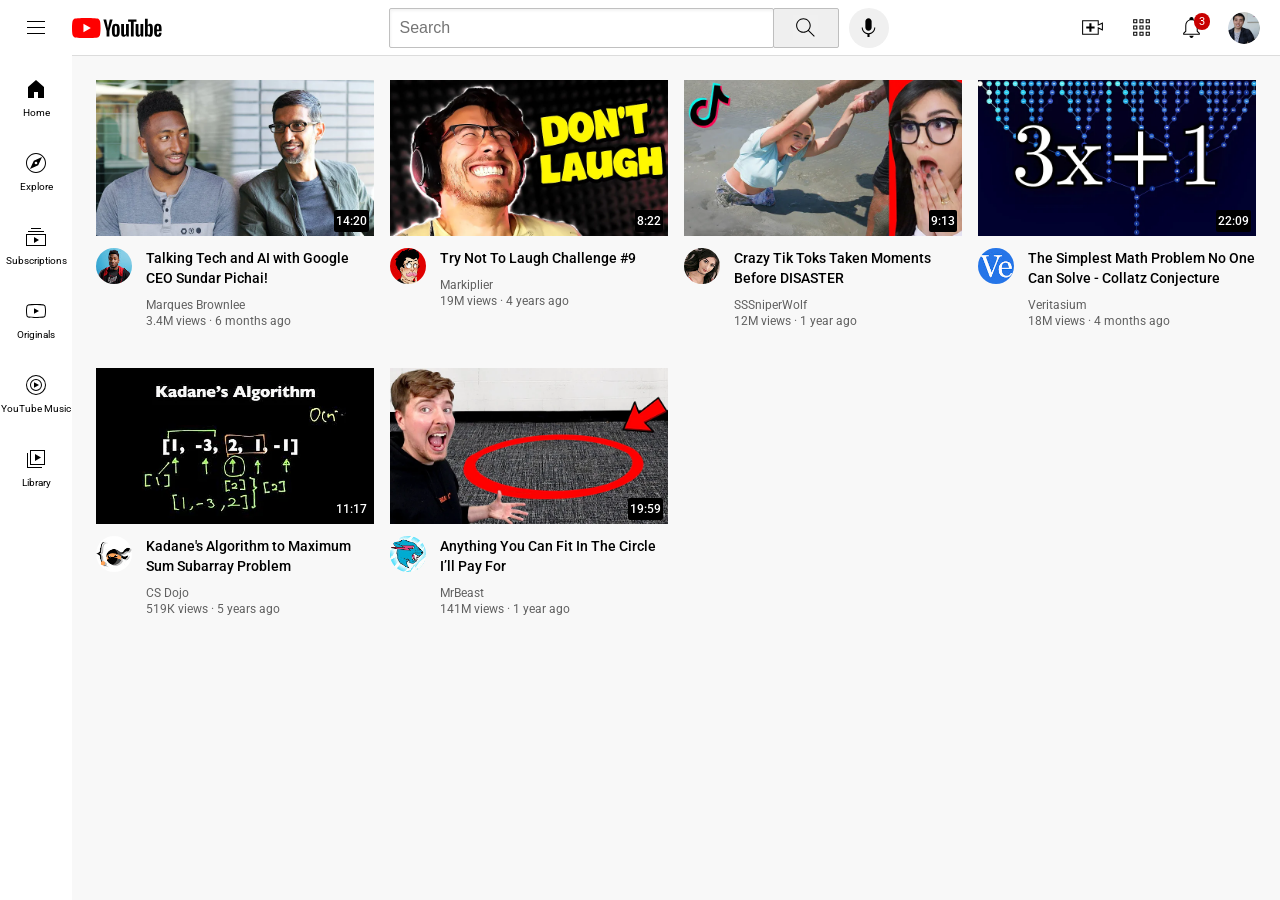
==== index.html @ 2e8513b1 "Rename youtube.html to index.html" ====
<!DOCTYPE html>
<html>
  <head>
    <title>youtube.com Clone</title>
    <link rel="preconnect" href="https://fonts.googleapis.com">
    <link rel="preconnect" href="https://fonts.gstatic.com" crossorigin>
    <link href="https://fonts.googleapis.com/css2?family=Roboto:ital,wght@0,100..900;1,100..900&display=swap" rel="stylesheet">
    <link rel="stylesheet" href="styles/general.css">
    <link rel="stylesheet" href="styles/video.css">
    <link rel="stylesheet" href="styles/header.css">
    <link rel="stylesheet" href="styles/sidebar.css">

  </head>


  <body>
    <header class="header">
      <div class="left-section">
        <img class="hamburger-menu" src="icons/hamburger-menu.svg">
        <img class="youtube-logo" src="icons/youtube-logo.svg">

      </div>
      <div class="middle-section">
        <input class="search-bar" type="text" placeholder="Search">
        <button class="search-button">
          <img class="search-icon" src="icons/search.svg">
          <div class="tooltip">Search</div>
        </button>
        <!-- Put position absolute inside position relative-->
        <button class="voice-search-button">
          <img class="voice-search-icon" src="icons/voice-search-icon.svg">
          <div class="tooltip">Search with your voice</div>
        </button>
      </div>
      <div class="right-section">
        <div class="upload-icon-container">
          <img class="upload-icon" src="icons/upload.svg">
          <div class="tooltip">Create</div>
        </div>
        <div class="youtube-apps-icon-container">
          <img class="youtube-apps-icon" src="icons/youtube-apps.svg">
          <div class="tooltip">YouTube apps</div>
        </div>
        <div class="notifications-icon-container">
          <img class="notifications-icon" src="icons/notifications.svg">
          <div class="notifications-counter">3</div>
          <div class="tooltip">Notifications</div>
        </div>
          <img class="current-user-picture" src="channel-pictures/my-channel.jpeg">
        </div>
      </div>
      
    </header>


    <nav class="sidebar">
      <div class="sidebar-link">
        <img src="icons/home.svg">
        <p>Home</p>
      </div>
      <div class="sidebar-link">
        <img src="icons/explore.svg">
        <p>Explore</p>
      </div>
      <div class="sidebar-link">
        <img src="icons/subscriptions.svg">
        <p>Subscriptions</p>
      </div>
      <div class="sidebar-link">
        <img src="icons/originals.svg">
        <p>Originals</p>
      </div>
      <div class="sidebar-link">
        <img src="icons/youtube-music.svg">
        <p>YouTube Music</p>
      </div>
      <div class="sidebar-link">
        <img src="icons/library.svg">
        <p>Library</p>
      </div>
    </nav>
    
    <main>
      <section class="video-grid">  
        <div class="video-preview">
          <div class="thumbnail-row">
            <a href="https://www.youtube.com/watch?v=n2RNcPRtAiY">
              <img class="thumbnail" src="thumbnails/thumbnail-1.webp">
            </a>
            <div class="video-time">14:20</div>
          </div>
          <div class= "video-info-grid">
            <div class="channel-picture">
              <div class="profile-picture-container">
                <img class=profile-picture src="channel-pictures/channel-1.jpeg">
                <div class="tooltip">
                  <img class=tooltip-profile-picture src="channel-pictures/channel-1.jpeg">
                  <div class="author-info">
                    <p class="video-author">Margues Brownlee</p>
                    <p class="video-author-subs">15M subscribers<p></p>
                  </div>
                </div>
              </div>
            </div>
            <div class="video-info">
              <a href="https://www.youtube.com/watch?v=n2RNcPRtAiY">
                <p class="video-title">
                Talking Tech and AI with Google CEO Sundar Pichai!
                </p>
              </a>
              
              <p class="video-author">
                Marques Brownlee
              </p>
              <p class="video-stats">
                3.4M views &#183 6 months ago
              </p>
            </div>
            
            
          </div> 
        </div>
        
        <div class="video-preview">
          <div class="thumbnail-row">
            <img class="thumbnail" src="thumbnails/thumbnail-2.webp">
            <div class="video-time">8:22</div>
          </div>
          <div class="video-info-grid">
            <div class="channel-picture">
              <img class=profile-picture src="channel-pictures/channel-2.jpeg">
              
            </div>
            <div class="video-info">
              <p class="video-title">
                Try Not To Laugh Challenge #9
              </p>
              <p class="video-author">
                Markiplier
              </p>
              <p class="video-stats">
                19M views &#183 4 years ago
              </p>
            </div>
          </div> 
        </div>

        <div class="video-preview">
          <div class="thumbnail-row">
            <img class="thumbnail" src="thumbnails/thumbnail-3.webp">
            <div class="video-time">9:13</div>
          </div>
          <div class= "video-info-grid">
            <div class="channel-picture">
              <img class=profile-picture src="channel-pictures/channel-3.jpeg">
            </div>
            <div class="video-info">
              <p class="video-title">
                Crazy Tik Toks Taken Moments Before DISASTER
              </p>
              <p class="video-author">
                SSSniperWolf
              </p>
              <p class="video-stats">
                12M views &#183 1 year ago
              </p>
            </div>
            
            
          </div> 
        </div>
        
        <div class="video-preview">
          <div class="thumbnail-row">
            <img class="thumbnail" src="thumbnails/thumbnail-4.webp">
            <div class="video-time">22:09</div>
          </div>
          <div class="video-info-grid">
            <div class="channel-picture">
              <img class=profile-picture src="channel-pictures/channel-4.jpeg">
            </div>
            <div class="video-info">
              <p class="video-title">
                The Simplest Math Problem No One Can Solve - Collatz Conjecture
              </p>
              <p class="video-author">
                Veritasium
              </p>
              <p class="video-stats">
                18M views &#183 4 months ago
              </p>
            </div>
          </div> 
        </div>

        <div class="video-preview">
          <div class="thumbnail-row">
            <img class="thumbnail" src="thumbnails/thumbnail-5.webp">
            <div class="video-time">11:17</div>
          </div>
          <div class= "video-info-grid">
            <div class="channel-picture">
              <img class=profile-picture src="channel-pictures/channel-5.jpeg">
            </div>
            <div class="video-info">
              <p class="video-title">
                Kadane's Algorithm to Maximum Sum Subarray Problem
              </p>
              <p class="video-author">
                CS Dojo
              </p>
              <p class="video-stats">
                519К views &#183 5 years ago
              </p>
            </div>
            
            
          </div> 
        </div>
        
        <div class="video-preview">
          <div class="thumbnail-row">
            <img class="thumbnail" src="thumbnails/thumbnail-6.webp">
            <div class="video-time">19:59</div>
          </div>
          <div class="video-info-grid">
            <div class="channel-picture">
              <img class=profile-picture src="channel-pictures/channel-6.jpeg">
            </div>
            <div class="video-info">
              <p class="video-title">
                Anything You Can Fit In The Circle I’ll Pay For
              </p>
              <p class="video-author">
                MrBeast
              </p>
              <p class="video-stats">
                141M views &#183 1 year ago
              </p>
            </div>
          </div> 
        </div>
      </section>
    </main>

    

  </body>
</html>
---- styles/general.css ----
p {
  margin-top: 0;
  margin-bottom: 0;
}

body {
  font-family: Roboto, Arial;
  margin: 0;
  padding-top: 80px;
  padding-left: 96px;
  padding-right: 24px;
  background-color: rgb(248, 248, 248);
}

a {
  text-decoration: none;
  color: black
}
---- styles/video.css ----
.thumbnail {
  width: 100%;
}

.video-title {
  margin-top: 0;
  font-size: 14px;
  font-weight: 500;
  line-height: 20px;
  margin-bottom: 10px;
}


.video-info-grid {
  display: grid; 
  grid-template-columns: 50px 1fr;
}


.profile-picture-container {
  position: relative;
}

.profile-picture-container .tooltip {
  position: absolute;
  display: flex;
  justify-content: space-between;
  align-items: center;
  background-color: white;
  border-radius: 5px;
  height: 70px;
  width: 200px;
  padding-top: 10px;
  padding-bottom: 10px;
  padding-right: 15px;
  padding-left: 15px;
  box-shadow: 0 0 20px rgba(0, 0, 0, 0.2);
  opacity: 0;
  z-index: 50;
  transition: opacity 0.15s;
  pointer-events: none;
}

.tooltip-profile-picture {
  height: 55px;
  border-radius: 30px;
  margin-right: 10px;
}



.tooltip .video-author {
  font-size: 17px;
  font-weight: bold;
  color: black
}

.tooltip .video-author-subs {
  font-size: 13px;
  color: rgb(155, 155, 155)
}

.profile-picture-container:hover .tooltip {
  opacity: 1;
}

.profile-picture {
  width: 36px;
  border-radius: 50px;
}



.thumbnail-row {
  margin-bottom: 8px;
  position: relative;
}

.video-author,
.video-stats {
  font-size: 12px;
  color: rgb(96, 96, 96);
}

.video-author {
  margin-bottom: 2px;
}

.video-grid {
  display: grid;
  grid-template-columns: 1fr 1fr 1fr;
  column-gap: 16px;
  row-gap: 40px;

}

@media (max-width: 869px) {
  .video-grid {
    grid-template-columns: 1fr 1fr;
  }
}

@media (min-width: 1000px) {
  .video-grid {
    grid-template-columns: 1fr 1fr 1fr 1fr;
  }
}

.video-time {
  font-size: 12px;
  font-weight: 500;
  background-color: black;
  color: white;
  position: absolute;
  bottom: 8px;
  right: 5px;
  padding: 4px 2px;
  border-radius: 2px;
}
---- styles/header.css ----
.header {
height: 55px;
display: flex;
flex-direction: row;
justify-content: space-between;
position: fixed;
top: 0;
left: 0;
right: 0;
background-color: white;
border-bottom-width: 1px;
border-bottom-style: solid;
border-bottom-color: rgb(220, 220, 220);
z-index: 100;
}

.left-section {
  display: flex;
  align-items: center;
}


.hamburger-menu {
  height: 24px;
  margin-left: 24px;
  margin-right: 24px;
}

.youtube-logo {
  height: 20px;
}

.middle-section {
  flex: 1;
  margin-left: 70px;
  margin-right: 35px;
  max-width: 500px;
  display: flex;
  align-items: center;
}

.search-bar {
  flex:1;
  height: 36px;
  padding-left: 10px;
  font-size: 16px;
  border: 1px solid rgb(192, 192, 192);
  border-radius: 2px;
  box-shadow: inset 1px 2px 3px rgba(0, 0, 0, 0.05);
  width: 60px
}

.search-bar::placeholder {
  font-size: 16px;
}

.search-button {
  height: 40px;
  width: 66px;
  border-width: 1px;
  border-style: solid;
  border-radius: 2px;;
  border-color: rgb(190, 190, 190);
  margin-left: -1px;
  margin-right: 10px;
}

.search-button,
.voice-search-button,
.upload-icon-container,
.youtube-apps-icon-container,
.notifications-icon-container {
  position: relative;
  display: flex;
  justify-content: center;
  align-items: center;
}

.search-button .tooltip,
.voice-search-button .tooltip,
.upload-icon-container .tooltip,
.youtube-apps-icon-container .tooltip,
.notifications-icon-container .tooltip{
  position: absolute;
  background-color: gray;
  color: white;
  padding-top: 4px;
  padding-bottom: 4px;
  padding-left: 8px;
  padding-right: 8px;
  border-radius: 2px;
  font-size: 12px;
  bottom: -40px;
  opacity: 0;
  transition: opacity 0.15s;
  pointer-events: none;
  white-space: nowrap;
}

.search-button:hover .tooltip,
.voice-search-button:hover .tooltip,
.upload-icon-container:hover .tooltip,
.youtube-apps-icon-container:hover .tooltip,
.notifications-icon-container:hover .tooltip {
  opacity: 1;
}

.search-icon {
  height: 25px;
  background-color: rgb(240, 240, 240);

}

.voice-search-button {
  height: 40px;
  width: 40px;
  border-radius: 20px;
  border: none;
  background-color: rgb(240, 240, 240);
}

.voice-search-icon {
  height: 25px;
}

.right-section {
  width: 180px;
  display: flex;
  align-items: center;
  justify-content: space-between;
  margin-right: 20px;
  flex-shrink: 0;
}

.upload-icon {
  height: 25px;
}
.youtube-apps-icon {
  height: 25px;
}

.notifications-icon {
  height: 25px;
}

.notifications-icon-container {
  position: relative;
}

.notifications-counter {
  position: absolute;
  top: -2px;
  right: -6px;
  background-color: rgb(200, 0, 0);
  color: white;
  font-size: 11px;
  padding-left: 5px;
  padding-right: 5px;
  padding-bottom: 2px;
  padding-top: 2px;
  border-radius: 10px;
}

.current-user-picture {
  height: 32px;
  border-radius: 16px;
}
---- styles/sidebar.css ----
.sidebar {
  position: fixed;
  left: 0;
  bottom: 0;
  top: 55px;
  background-color: white;
  width: 72px;
  z-index: 200;
  padding-top: 5px;
}

.sidebar-link {
  background-color: white;
  height: 74px;
  display: flex;
  flex-direction: column;
  justify-content: center;
  align-items: center;
  cursor: pointer
}

.sidebar-link:hover {
  background-color: rgb(235, 235, 235);
}

.sidebar-link img {
  height: 24px;
  margin-bottom: 6px;
}

.sidebar p {
  font-size: 10px;
}
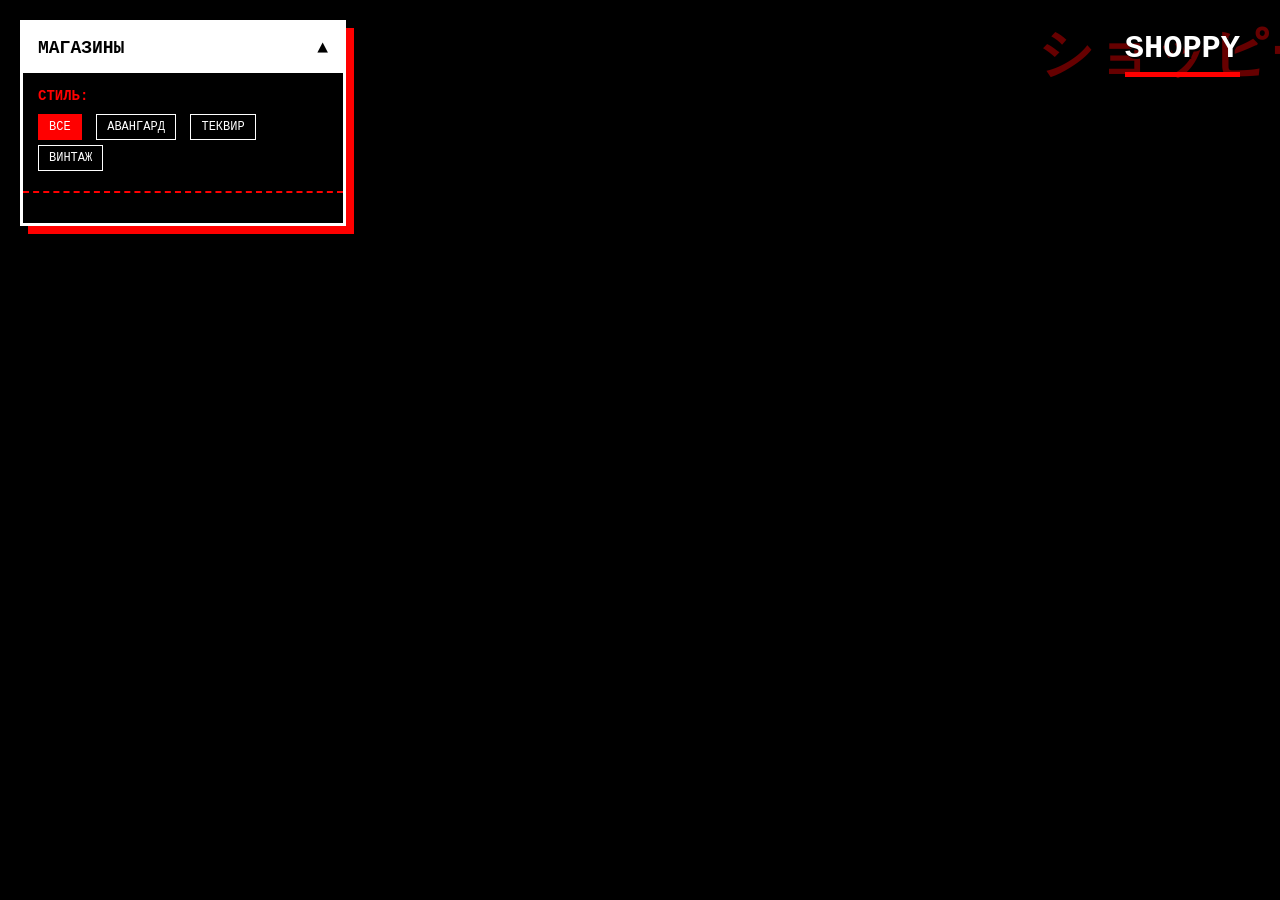
==== commit 062bb3b2: "Update index.html" ====
--- a/index.html
+++ b/index.html
@@ -1,249 +1,561 @@
 <!DOCTYPE html>
-<html>
-  <head>
-    <title>youtube.com Clone</title>
-    <link rel="preconnect" href="https://fonts.googleapis.com">
-    <link rel="preconnect" href="https://fonts.gstatic.com" crossorigin>
-    <link href="https://fonts.googleapis.com/css2?family=Roboto:ital,wght@0,100..900;1,100..900&display=swap" rel="stylesheet">
-    <link rel="stylesheet" href="styles/general.css">
-    <link rel="stylesheet" href="styles/video.css">
-    <link rel="stylesheet" href="styles/header.css">
-    <link rel="stylesheet" href="styles/sidebar.css">
-
-  </head>
-
-
-  <body>
-    <header class="header">
-      <div class="left-section">
-        <img class="hamburger-menu" src="icons/hamburger-menu.svg">
-        <img class="youtube-logo" src="icons/youtube-logo.svg">
-
-      </div>
-      <div class="middle-section">
-        <input class="search-bar" type="text" placeholder="Search">
-        <button class="search-button">
-          <img class="search-icon" src="icons/search.svg">
-          <div class="tooltip">Search</div>
+<html lang="ru">
+<head>
+    <meta charset="UTF-8">
+    <meta name="viewport" content="width=device-width, initial-scale=1.0">
+    <title>Shoppy // Yandex Map MVP 5.0</title>
+    <!-- Реальный Яндекс Карт API -->
+    <script src="https://api-maps.yandex.ru/2.1/?lang=ru_RU" type="text/javascript"></script>
+    <style>
+        :root {
+            --bg-color: #000000;
+            --panel-bg: rgba(10, 10, 10, 0.95);
+            --text-color: #ffffff;
+            --accent-color: #ff0000;
+            --font-main: 'Courier New', Courier, monospace;
+        }
+
+        body, html {
+            margin: 0;
+            padding: 0;
+            height: 100%;
+            width: 100%;
+            font-family: var(--font-main);
+            background-color: var(--bg-color);
+            overflow: hidden;
+        }
+
+        /* КАРТА */
+        #map {
+            width: 100vw;
+            height: 100vh;
+            position: absolute;
+            top: 0;
+            left: 0;
+            z-index: 1;
+        }
+
+        /* ЛОГОТИП С ЯПОНСКОЙ НАДПИСЬЮ НА ФОНЕ */
+        .header-logo {
+            position: absolute;
+            top: 20px;
+            right: 20px;
+            z-index: 100;
+            display: flex;
+            justify-content: center;
+            align-items: center;
+            padding: 10px 20px;
+            pointer-events: none; /* Чтобы не мешал кликать по карте под ним */
+        }
+        
+        .logo-bg {
+            position: absolute;
+            font-size: 55px;
+            color: rgba(255, 0, 0, 0.4); /* Полупрозрачный красный */
+            font-weight: bold;
+            letter-spacing: 2px;
+            z-index: 1;
+            white-space: nowrap;
+            top: 50%;
+            left: 50%;
+            transform: translate(-50%, -50%);
+            user-select: none;
+        }
+
+        .logo-fg {
+            position: relative;
+            font-size: 32px;
+            color: var(--text-color);
+            border-bottom: 5px solid var(--accent-color);
+            text-transform: uppercase;
+            font-family: var(--font-main);
+            font-weight: bold;
+            z-index: 2;
+            padding-bottom: 5px;
+            text-shadow: 2px 2px 0px #000; /* Чтобы текст лучше читался поверх японских иероглифов */
+        }
+
+        /* ГЛАВНОЕ МЕНЮ (СПИСОК И ФИЛЬТРЫ) */
+        .ui-container {
+            position: absolute;
+            top: 20px;
+            left: 20px;
+            z-index: 10;
+            width: 320px;
+            background-color: rgba(0, 0, 0, 0.9);
+            border: 3px solid var(--text-color);
+            box-shadow: 8px 8px 0px var(--accent-color);
+            display: flex;
+            flex-direction: column;
+            max-height: calc(100vh - 40px);
+            transition: opacity 0.3s;
+        }
+
+        .dropdown-toggle {
+            background-color: var(--text-color);
+            color: var(--bg-color);
+            font-family: var(--font-main);
+            font-size: 18px;
+            font-weight: bold;
+            padding: 15px;
+            cursor: pointer;
+            border: none;
+            text-transform: uppercase;
+            display: flex;
+            justify-content: space-between;
+            align-items: center;
+        }
+        
+        .dropdown-toggle:hover {
+            background-color: var(--accent-color);
+            color: var(--text-color);
+        }
+
+        .dropdown-content {
+            display: flex;
+            flex-direction: column;
+            overflow: hidden;
+            transition: max-height 0.3s ease;
+        }
+
+        .dropdown-content.collapsed { display: none; }
+
+        .filters {
+            padding: 15px;
+            border-bottom: 2px dashed var(--accent-color);
+        }
+
+        .filters h3 { margin: 0 0 10px 0; color: var(--accent-color); font-size: 14px; text-transform: uppercase; }
+
+        .filter-btn {
+            background-color: transparent;
+            color: var(--text-color);
+            border: 1px solid var(--text-color);
+            padding: 5px 10px;
+            margin: 0 5px 5px 0;
+            font-family: var(--font-main);
+            font-size: 12px;
+            cursor: pointer;
+            text-transform: uppercase;
+        }
+
+        .filter-btn.active, .filter-btn:hover { background-color: var(--accent-color); border-color: var(--accent-color); color: var(--text-color); }
+
+        .store-list {
+            padding: 15px;
+            overflow-y: auto;
+            max-height: 350px;
+        }
+        
+        .store-list::-webkit-scrollbar { width: 5px; }
+        .store-list::-webkit-scrollbar-track { background: #000; }
+        .store-list::-webkit-scrollbar-thumb { background: #ff0000; }
+
+        .store-item {
+            border: 1px solid #333;
+            padding: 10px;
+            margin-bottom: 10px;
+            cursor: pointer;
+            transition: border-color 0.2s;
+        }
+        .store-item:hover { border-color: var(--text-color); background-color: rgba(255, 255, 255, 0.05); }
+        .store-item.hidden { display: none; }
+        .store-title { color: var(--text-color); font-size: 16px; font-weight: bold; margin: 0 0 5px 0; text-transform: uppercase; }
+        .store-style { color: var(--accent-color); font-size: 12px; margin-bottom: 5px; }
+
+        /* КАРТОЧКА МАГАЗИНА (ВЫЕЗЖАЮЩАЯ) */
+        #store-panel {
+            position: absolute;
+            z-index: 100;
+            background-color: var(--panel-bg);
+            border: 2px solid var(--text-color);
+            box-shadow: 0 0 20px rgba(255, 0, 0, 0.5);
+            display: flex;
+            flex-direction: column;
+            transition: all 0.4s cubic-bezier(0.25, 1, 0.5, 1);
+            overflow-y: auto;
+            backdrop-filter: blur(10px);
+        }
+
+        #store-panel::-webkit-scrollbar { width: 5px; }
+        #store-panel::-webkit-scrollbar-thumb { background: #ff0000; }
+
+        @media (min-width: 769px) {
+            #store-panel {
+                top: 0; left: -450px; width: 400px; height: 100vh;
+                border-left: none; border-top: none; border-bottom: none;
+            }
+            #store-panel.active { left: 0; }
+        }
+
+        @media (max-width: 768px) {
+            .header-logo { top: 10px; right: 10px; }
+            .logo-bg { font-size: 40px; }
+            .logo-fg { font-size: 24px; }
+            
+            .ui-container { width: 90%; left: 5%; top: 10px; }
+            #store-panel {
+                bottom: -100vh; left: 0; width: 100%; height: 85vh;
+                border-radius: 25px 25px 0 0;
+                border-bottom: none; border-left: none; border-right: none;
+            }
+            #store-panel.active { bottom: 0; }
+        }
+
+        .panel-header { padding: 20px; display: flex; justify-content: space-between; align-items: flex-start; border-bottom: 1px solid #333; }
+        .panel-header h2 { margin: 0; font-size: 24px; text-transform: uppercase; color: var(--text-color); }
+        .close-btn { background: none; border: none; color: var(--text-color); font-size: 28px; cursor: pointer; line-height: 1; }
+        .close-btn:hover { color: var(--accent-color); }
+        .panel-content { padding: 20px; }
+
+        .tags-container { display: flex; flex-wrap: wrap; gap: 10px; margin-bottom: 20px; }
+        .tag { background: #222; color: #fff; padding: 5px 12px; border-radius: 20px; font-size: 12px; text-transform: uppercase; border: 1px solid #444; }
+        .tag.accent { border-color: var(--accent-color); color: var(--accent-color); }
+
+        /* ГАЛЕРЕЯ */
+        .gallery {
+            display: flex;
+            overflow-x: auto;
+            gap: 15px;
+            padding-bottom: 15px;
+            scroll-snap-type: x mandatory;
+            margin-bottom: 20px;
+        }
+        .gallery::-webkit-scrollbar { height: 6px; }
+        .gallery::-webkit-scrollbar-track { background: #111; border-radius: 3px; }
+        .gallery::-webkit-scrollbar-thumb { background: var(--text-color); border-radius: 3px; }
+
+        .gallery img {
+            height: 200px; width: 150px; object-fit: cover;
+            border-radius: 10px; scroll-snap-align: start; flex-shrink: 0;
+            cursor: zoom-in; border: 1px solid #333; transition: border-color 0.2s;
+        }
+        .gallery img:hover { border-color: var(--accent-color); }
+
+        .panel-desc { font-size: 14px; line-height: 1.6; color: #ccc; margin-bottom: 30px; }
+
+        /* КНОПКА МАРШРУТА */
+        .route-btn {
+            width: 100%;
+            background-color: var(--accent-color);
+            color: var(--text-color);
+            border: none;
+            padding: 15px;
+            font-family: var(--font-main);
+            font-size: 16px;
+            font-weight: bold;
+            border-radius: 50px; 
+            cursor: pointer;
+            text-transform: uppercase;
+            transition: background 0.2s;
+        }
+        .route-btn:hover { background-color: #cc0000; }
+
+        /* LIGHTBOX */
+        #lightbox {
+            display: none; position: fixed; top: 0; left: 0; width: 100vw; height: 100vh;
+            background: rgba(0,0,0,0.95); z-index: 1000; justify-content: center; align-items: center; cursor: zoom-out;
+        }
+        #lightbox img { max-width: 90%; max-height: 90%; border: 2px solid var(--accent-color); border-radius: 10px; }
+
+        /* --- ПОЛНОСТЬЮ ПЕРЕОПРЕДЕЛЯЕМ СТИЛИ БАЛУНА ЯНДЕКС КАРТ --- */
+        .ymaps-2-1-79-balloon {
+            background-color: transparent !important;
+            box-shadow: none !important;
+        }
+        .ymaps-2-1-79-balloon__layout {
+            background-color: rgba(10, 10, 10, 0.95) !important;
+            border: 2px solid var(--accent-color) !important;
+            border-radius: 15px !important;
+            box-shadow: 0 10px 25px rgba(255,0,0,0.4) !important;
+            backdrop-filter: blur(5px);
+        }
+        .ymaps-2-1-79-balloon__content {
+            padding: 0 !important;
+            background: transparent !important;
+        }
+        .ymaps-2-1-79-balloon__tail { display: none !important; }
+        .ymaps-2-1-79-balloon__close-button {
+            filter: invert(1);
+            opacity: 0.7;
+        }
+        .ymaps-2-1-79-balloon__close-button:hover { opacity: 1; }
+
+    </style>
+</head>
+<body>
+
+    <!-- 1. КАРТА -->
+    <div id="map"></div>
+
+    <!-- 2. ЛОГОТИП С ИЕРОГЛИФАМИ НА ФОНЕ -->
+    <div class="header-logo">
+        <span class="logo-bg">ショッピー</span>
+        <span class="logo-fg">Shoppy</span>
+    </div>
+
+    <!-- 3. ГЛАВНОЕ МЕНЮ -->
+    <div class="ui-container" id="main-ui">
+        <button class="dropdown-toggle" id="dropdownBtn">
+            <span>МАГАЗИНЫ</span>
+            <span id="dropdownIcon">▲</span>
         </button>
-        <!-- Put position absolute inside position relative-->
-        <button class="voice-search-button">
-          <img class="voice-search-icon" src="icons/voice-search-icon.svg">
-          <div class="tooltip">Search with your voice</div>
-        </button>
-      </div>
-      <div class="right-section">
-        <div class="upload-icon-container">
-          <img class="upload-icon" src="icons/upload.svg">
-          <div class="tooltip">Create</div>
+
+        <div class="dropdown-content" id="dropdownContent">
+            <div class="filters">
+                <h3>СТИЛЬ:</h3>
+                <button class="filter-btn active" data-filter="all">ВСЕ</button>
+                <button class="filter-btn" data-filter="avangard">Авангард</button>
+                <button class="filter-btn" data-filter="techwear">Теквир</button>
+                <button class="filter-btn" data-filter="vintage">Винтаж</button>
+            </div>
+            <div class="store-list" id="storeList"></div>
         </div>
-        <div class="youtube-apps-icon-container">
-          <img class="youtube-apps-icon" src="icons/youtube-apps.svg">
-          <div class="tooltip">YouTube apps</div>
+    </div>
+
+    <!-- 4. КАРТОЧКА МАГАЗИНА -->
+    <div id="store-panel">
+        <div class="panel-header">
+            <h2 id="sp-name">Название</h2>
+            <button class="close-btn" onclick="closeStorePanel()">×</button>
         </div>
-        <div class="notifications-icon-container">
-          <img class="notifications-icon" src="icons/notifications.svg">
-          <div class="notifications-counter">3</div>
-          <div class="tooltip">Notifications</div>
-        </div>
-          <img class="current-user-picture" src="channel-pictures/my-channel.jpeg">
-        </div>
-      </div>
-      
-    </header>
-
-
-    <nav class="sidebar">
-      <div class="sidebar-link">
-        <img src="icons/home.svg">
-        <p>Home</p>
-      </div>
-      <div class="sidebar-link">
-        <img src="icons/explore.svg">
-        <p>Explore</p>
-      </div>
-      <div class="sidebar-link">
-        <img src="icons/subscriptions.svg">
-        <p>Subscriptions</p>
-      </div>
-      <div class="sidebar-link">
-        <img src="icons/originals.svg">
-        <p>Originals</p>
-      </div>
-      <div class="sidebar-link">
-        <img src="icons/youtube-music.svg">
-        <p>YouTube Music</p>
-      </div>
-      <div class="sidebar-link">
-        <img src="icons/library.svg">
-        <p>Library</p>
-      </div>
-    </nav>
-    
-    <main>
-      <section class="video-grid">  
-        <div class="video-preview">
-          <div class="thumbnail-row">
-            <a href="https://www.youtube.com/watch?v=n2RNcPRtAiY">
-              <img class="thumbnail" src="thumbnails/thumbnail-1.webp">
-            </a>
-            <div class="video-time">14:20</div>
-          </div>
-          <div class= "video-info-grid">
-            <div class="channel-picture">
-              <div class="profile-picture-container">
-                <img class=profile-picture src="channel-pictures/channel-1.jpeg">
-                <div class="tooltip">
-                  <img class=tooltip-profile-picture src="channel-pictures/channel-1.jpeg">
-                  <div class="author-info">
-                    <p class="video-author">Margues Brownlee</p>
-                    <p class="video-author-subs">15M subscribers<p></p>
-                  </div>
-                </div>
-              </div>
-            </div>
-            <div class="video-info">
-              <a href="https://www.youtube.com/watch?v=n2RNcPRtAiY">
-                <p class="video-title">
-                Talking Tech and AI with Google CEO Sundar Pichai!
-                </p>
-              </a>
-              
-              <p class="video-author">
-                Marques Brownlee
-              </p>
-              <p class="video-stats">
-                3.4M views &#183 6 months ago
-              </p>
+        <div class="panel-content">
+            <div class="tags-container">
+                <span class="tag accent" id="sp-style">Стиль</span>
+                <span class="tag" id="sp-price">$$$</span>
+                <span class="tag" id="sp-dist" id="distance-tag">Дистанция</span>
             </div>
             
+            <div class="gallery" id="sp-gallery"></div>
+            <p class="panel-desc" id="sp-desc">Описание</p>
+            <button class="route-btn" id="sp-route-btn">Построить маршрут</button>
+        </div>
+    </div>
+
+    <!-- 5. LIGHTBOX -->
+    <div id="lightbox" onclick="this.style.display='none'">
+        <img id="lightbox-img" src="" alt="Zoomed image">
+    </div>
+
+    <!-- ЛОГИКА -->
+    <script>
+        const stores = [
+            {
+                id: 1,
+                name: "VOID STORE",
+                style: "avangard", styleName: "АВАНГАРД",
+                price: "Высокая цена", distance: "Центр",
+                desc: "Темный концепт-стор с асимметричным кроем. Эксклюзивные дропы от локальных дизайнеров, работающих с деконструкцией. Вход через арку, дверь без вывески.",
+                coords: [55.761244, 37.618423],
+                photos: [
+                    "https://picsum.photos/seed/void1/400/600",
+                    "https://picsum.photos/seed/void2/400/600",
+                    "https://picsum.photos/seed/void3/400/600"
+                ]
+            },
+            {
+                id: 2,
+                name: "CYBER CITY",
+                style: "techwear", styleName: "ТЕКВИР",
+                price: "Средняя цена", distance: "Арбат",
+                desc: "Технологичная одежда, много карманов, Gore-Tex мембраны и стропы. Идеально для городских ниндзя. Только по предварительной записи.",
+                coords: [55.742023, 37.598711],
+                photos: [
+                    "https://picsum.photos/seed/cyber1/400/600",
+                    "https://picsum.photos/seed/cyber2/400/600",
+                    "https://picsum.photos/seed/cyber3/400/600"
+                ]
+            },
+            {
+                id: 3,
+                name: "ARCHIVE 99",
+                style: "vintage", styleName: "ВИНТАЖ",
+                price: "Очень дорого", distance: "Китай-Город",
+                desc: "Редкий японский архив, вещи с показов 90-х и нулевых. Коллекционные айтемы, которые нельзя найти в обычных секондах.",
+                coords: [55.757131, 37.631698],
+                photos: [
+                    "https://picsum.photos/seed/arch1/400/600",
+                    "https://picsum.photos/seed/arch2/400/600",
+                    "https://picsum.photos/seed/arch3/400/600"
+                ]
+            }
+        ];
+
+        let map;
+        let placemarks = [];
+        let currentRoute = null;
+
+        const storePanel = document.getElementById('store-panel');
+        const mainUI = document.getElementById('main-ui');
+        
+        const dropdownBtn = document.getElementById('dropdownBtn');
+        const dropdownContent = document.getElementById('dropdownContent');
+        const dropdownIcon = document.getElementById('dropdownIcon');
+
+        dropdownBtn.addEventListener('click', () => {
+            dropdownContent.classList.toggle('collapsed');
+            dropdownIcon.textContent = dropdownContent.classList.contains('collapsed') ? '▼' : '▲';
+        });
+
+        const storeList = document.getElementById('storeList');
+        function renderList() {
+            storeList.innerHTML = '';
+            stores.forEach(store => {
+                const item = document.createElement('div');
+                item.className = 'store-item';
+                item.dataset.style = store.style;
+                item.innerHTML = `
+                    <h4 class="store-title">${store.name}</h4>
+                    <div class="store-style">[ ${store.styleName} ]</div>
+                `;
+                item.addEventListener('click', () => {
+                    if (map) map.setCenter(store.coords, 15, { duration: 400 });
+                    openStorePanel(store.id); 
+                });
+                storeList.appendChild(item);
+            });
+        }
+
+        ymaps.ready(initMap);
+
+        function initMap() {
+            map = new ymaps.Map("map", {
+                center: [55.753215, 37.622504],
+                zoom: 13,
+                controls: [] 
+            });
+
+            document.querySelector('.ymaps-2-1-79-map').style.filter = 'grayscale(1) invert(1) contrast(1.1)';
+
+            const circleLayout = ymaps.templateLayoutFactory.createClass(
+                '<div style="width:20px; height:20px; background-color:#ffffff; border:3px solid #ff0000; border-radius:50%; box-sizing:border-box; box-shadow: 0 0 10px rgba(0,0,0,0.8); transform: translate(-10px, -10px);"></div>'
+            );
+
+            stores.forEach(store => {
+                const balloonHTML = `
+                    <div style="padding: 20px 15px 15px; text-align: center; min-width: 180px;">
+                        <h3 style="margin: 0 0 5px 0; color: #fff; font-family: 'Courier New', monospace; font-size: 20px; text-transform: uppercase; letter-spacing: 1px;">${store.name}</h3>
+                        <div style="color: #ff0000; font-size: 12px; margin-bottom: 15px; font-family: 'Courier New', monospace; font-weight: bold;">[ ${store.styleName} ]</div>
+                        <button style="background: #fff; color: #000; border: none; padding: 10px 20px; border-radius: 50px; font-weight: bold; cursor: pointer; width: 100%; font-family: 'Courier New', monospace; font-size: 14px; transition: 0.2s;" 
+                        onmouseover="this.style.background='#ff0000'; this.style.color='#fff';" 
+                        onmouseout="this.style.background='#fff'; this.style.color='#000';"
+                        onclick="window.openStorePanel(${store.id})">ОТКРЫТЬ КАРТОЧКУ</button>
+                    </div>
+                `;
+
+                const placemark = new ymaps.Placemark(store.coords, {
+                    balloonContent: balloonHTML,
+                    hintContent: store.name
+                }, {
+                    iconLayout: circleLayout,
+                    iconShape: { type: 'Circle', coordinates: [0, 0], radius: 10 }
+                });
+                
+                placemark.storeId = store.id;
+                placemark.storeStyle = store.style;
+                
+                placemarks.push(placemark);
+                map.geoObjects.add(placemark);
+            });
+        }
+
+        window.openStorePanel = function(id) {
+            const store = stores.find(s => s.id === id);
+            if(!store) return;
+
+            document.getElementById('sp-name').textContent = store.name;
+            document.getElementById('sp-style').textContent = store.styleName;
+            document.getElementById('sp-price').textContent = store.price;
+            document.getElementById('sp-dist').textContent = store.distance;
+            document.getElementById('sp-desc').textContent = store.desc;
+
+            const gallery = document.getElementById('sp-gallery');
+            gallery.innerHTML = '';
+            store.photos.forEach(photoUrl => {
+                const img = document.createElement('img');
+                img.src = photoUrl;
+                img.onclick = () => openLightbox(photoUrl);
+                gallery.appendChild(img);
+            });
+
+            // Настройка кнопки построения маршрута (открытие приложения Я.Карт)
+            const routeBtn = document.getElementById('sp-route-btn');
+            routeBtn.innerHTML = 'ПОСТРОИТЬ МАРШРУТ';
+            routeBtn.onclick = () => openYandexMapsRoute(store.coords);
+
+            map.balloon.close();
+
+            storePanel.classList.add('active');
             
-          </div> 
-        </div>
-        
-        <div class="video-preview">
-          <div class="thumbnail-row">
-            <img class="thumbnail" src="thumbnails/thumbnail-2.webp">
-            <div class="video-time">8:22</div>
-          </div>
-          <div class="video-info-grid">
-            <div class="channel-picture">
-              <img class=profile-picture src="channel-pictures/channel-2.jpeg">
-              
-            </div>
-            <div class="video-info">
-              <p class="video-title">
-                Try Not To Laugh Challenge #9
-              </p>
-              <p class="video-author">
-                Markiplier
-              </p>
-              <p class="video-stats">
-                19M views &#183 4 years ago
-              </p>
-            </div>
-          </div> 
-        </div>
-
-        <div class="video-preview">
-          <div class="thumbnail-row">
-            <img class="thumbnail" src="thumbnails/thumbnail-3.webp">
-            <div class="video-time">9:13</div>
-          </div>
-          <div class= "video-info-grid">
-            <div class="channel-picture">
-              <img class=profile-picture src="channel-pictures/channel-3.jpeg">
-            </div>
-            <div class="video-info">
-              <p class="video-title">
-                Crazy Tik Toks Taken Moments Before DISASTER
-              </p>
-              <p class="video-author">
-                SSSniperWolf
-              </p>
-              <p class="video-stats">
-                12M views &#183 1 year ago
-              </p>
-            </div>
+            if(window.innerWidth <= 768) {
+                mainUI.style.opacity = '0';
+                mainUI.style.pointerEvents = 'none';
+            }
+        };
+
+        window.closeStorePanel = function() {
+            storePanel.classList.remove('active');
+            if(window.innerWidth <= 768) {
+                mainUI.style.opacity = '1';
+                mainUI.style.pointerEvents = 'auto';
+            }
+        };
+
+        function openLightbox(url) {
+            document.getElementById('lightbox-img').src = url;
+            document.getElementById('lightbox').style.display = 'flex';
+        }
+
+        // ОТКРЫТИЕ МАРШРУТА В ЯНДЕКС КАРТАХ
+        function openYandexMapsRoute(storeCoords) {
+            const routeBtn = document.getElementById('sp-route-btn');
+            routeBtn.innerHTML = 'ПОИСК ГЕОПОЗИЦИИ...';
             
+            // Получаем реальное местоположение
+            ymaps.geolocation.get({
+                provider: 'browser', 
+                enableHighAccuracy: true 
+            }).then(function (result) {
+                const userCoords = result.geoObjects.position;
+                openExternalRoute(userCoords, storeCoords);
+            }).catch(function (err) {
+                alert('Не удалось определить геопозицию. Строим маршрут от центра Москвы.');
+                openExternalRoute([55.753215, 37.622504], storeCoords);
+            });
+        }
+
+        function openExternalRoute(startCoords, endCoords) {
+            const routeBtn = document.getElementById('sp-route-btn');
+            routeBtn.innerHTML = 'ПОСТРОИТЬ МАРШРУТ'; // Сбрасываем текст
+
+            // Формируем URL для Яндекс Карт (rtt=pd означает пешеходный маршрут)
+            const yandexUrl = `https://yandex.ru/maps/?rtext=${startCoords[0]},${startCoords[1]}~${endCoords[0]},${endCoords[1]}&rtt=pd`;
             
-          </div> 
-        </div>
-        
-        <div class="video-preview">
-          <div class="thumbnail-row">
-            <img class="thumbnail" src="thumbnails/thumbnail-4.webp">
-            <div class="video-time">22:09</div>
-          </div>
-          <div class="video-info-grid">
-            <div class="channel-picture">
-              <img class=profile-picture src="channel-pictures/channel-4.jpeg">
-            </div>
-            <div class="video-info">
-              <p class="video-title">
-                The Simplest Math Problem No One Can Solve - Collatz Conjecture
-              </p>
-              <p class="video-author">
-                Veritasium
-              </p>
-              <p class="video-stats">
-                18M views &#183 4 months ago
-              </p>
-            </div>
-          </div> 
-        </div>
-
-        <div class="video-preview">
-          <div class="thumbnail-row">
-            <img class="thumbnail" src="thumbnails/thumbnail-5.webp">
-            <div class="video-time">11:17</div>
-          </div>
-          <div class= "video-info-grid">
-            <div class="channel-picture">
-              <img class=profile-picture src="channel-pictures/channel-5.jpeg">
-            </div>
-            <div class="video-info">
-              <p class="video-title">
-                Kadane's Algorithm to Maximum Sum Subarray Problem
-              </p>
-              <p class="video-author">
-                CS Dojo
-              </p>
-              <p class="video-stats">
-                519К views &#183 5 years ago
-              </p>
-            </div>
-            
-            
-          </div> 
-        </div>
-        
-        <div class="video-preview">
-          <div class="thumbnail-row">
-            <img class="thumbnail" src="thumbnails/thumbnail-6.webp">
-            <div class="video-time">19:59</div>
-          </div>
-          <div class="video-info-grid">
-            <div class="channel-picture">
-              <img class=profile-picture src="channel-pictures/channel-6.jpeg">
-            </div>
-            <div class="video-info">
-              <p class="video-title">
-                Anything You Can Fit In The Circle I’ll Pay For
-              </p>
-              <p class="video-author">
-                MrBeast
-              </p>
-              <p class="video-stats">
-                141M views &#183 1 year ago
-              </p>
-            </div>
-          </div> 
-        </div>
-      </section>
-    </main>
-
-    
-
-  </body>
+            if(confirm('Открыть приложение или сайт Яндекс Карт для просмотра точного маршрута?')) {
+                window.open(yandexUrl, '_blank');
+            }
+        }
+
+        const filterBtns = document.querySelectorAll('.filter-btn');
+        filterBtns.forEach(btn => {
+            btn.addEventListener('click', (e) => {
+                filterBtns.forEach(b => b.classList.remove('active'));
+                e.target.classList.add('active');
+                const selectedStyle = e.target.dataset.filter;
+
+                document.querySelectorAll('.store-item').forEach(item => {
+                    item.classList.toggle('hidden', selectedStyle !== 'all' && item.dataset.style !== selectedStyle);
+                });
+
+                placemarks.forEach(pm => {
+                    const isVisible = selectedStyle === 'all' || pm.storeStyle === selectedStyle;
+                    pm.options.set('visible', isVisible);
+                    if(!isVisible) pm.balloon.close();
+                });
+            });
+        });
+
+        renderList();
+    </script>
+</body>
 </html>
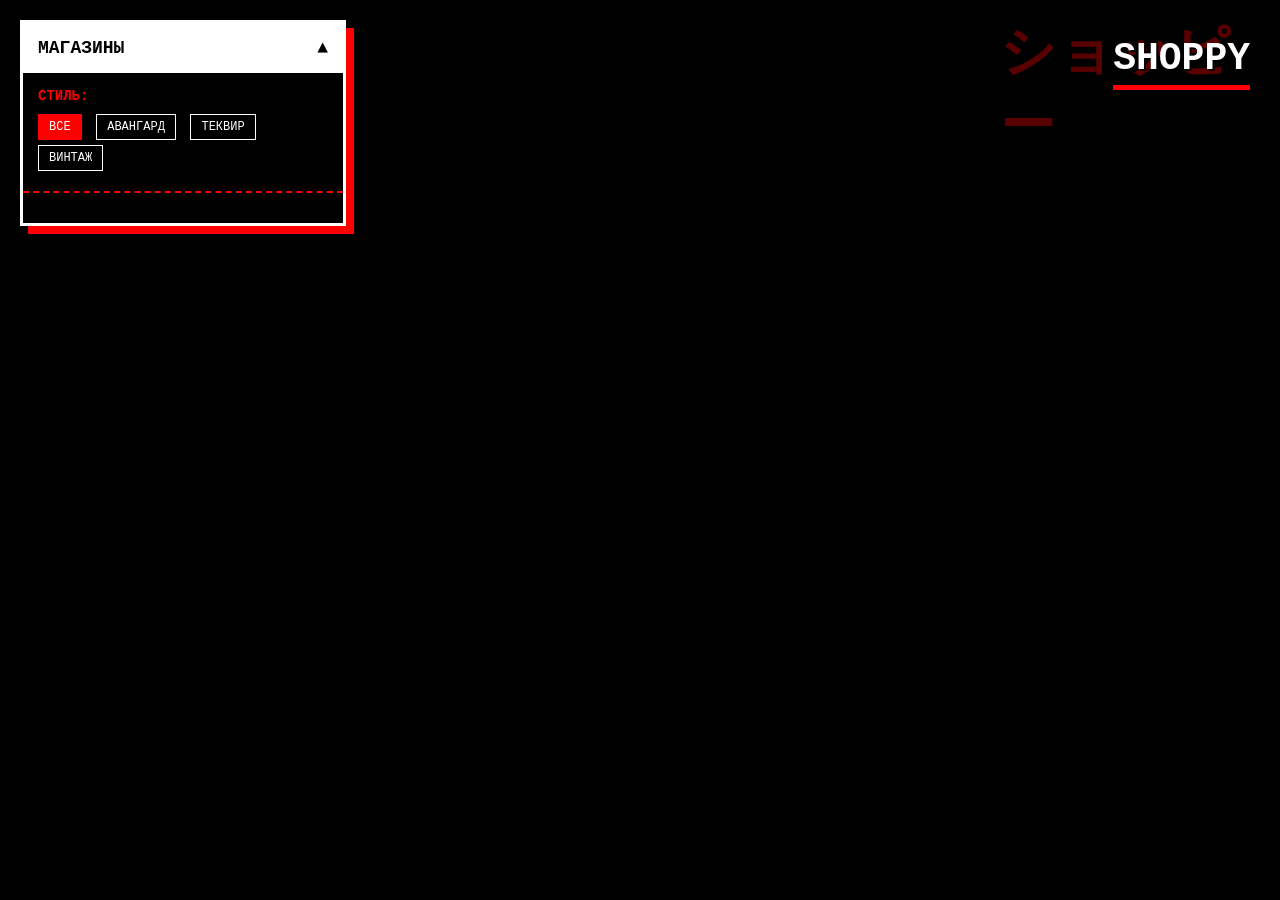
==== commit 161864aa: "Update index.html" ====
--- a/index.html
+++ b/index.html
@@ -3,7 +3,7 @@
 <head>
     <meta charset="UTF-8">
     <meta name="viewport" content="width=device-width, initial-scale=1.0">
-    <title>Shoppy // Yandex Map MVP 5.0</title>
+    <title>Shoppy // Yandex Map MVP 7.0</title>
     <!-- Реальный Яндекс Карт API -->
     <script src="https://api-maps.yandex.ru/2.1/?lang=ru_RU" type="text/javascript"></script>
     <style>
@@ -38,41 +38,40 @@
         /* ЛОГОТИП С ЯПОНСКОЙ НАДПИСЬЮ НА ФОНЕ */
         .header-logo {
             position: absolute;
-            top: 20px;
-            right: 20px;
+            top: 30px;
+            right: 30px;
             z-index: 100;
-            display: flex;
-            justify-content: center;
-            align-items: center;
-            padding: 10px 20px;
+            width: 250px;
+            height: 60px;
             pointer-events: none; /* Чтобы не мешал кликать по карте под ним */
         }
         
         .logo-bg {
             position: absolute;
             font-size: 55px;
-            color: rgba(255, 0, 0, 0.4); /* Полупрозрачный красный */
+            color: rgba(255, 0, 0, 0.35); /* Полупрозрачный красный фон */
             font-weight: bold;
+            z-index: 1;
+            right: -10px;
+            top: -15px;
+            user-select: none;
             letter-spacing: 2px;
-            z-index: 1;
-            white-space: nowrap;
-            top: 50%;
-            left: 50%;
-            transform: translate(-50%, -50%);
-            user-select: none;
+            font-family: sans-serif;
         }
 
         .logo-fg {
-            position: relative;
-            font-size: 32px;
+            position: absolute;
+            font-size: 38px;
             color: var(--text-color);
             border-bottom: 5px solid var(--accent-color);
             text-transform: uppercase;
             font-family: var(--font-main);
             font-weight: bold;
             z-index: 2;
+            right: 0;
+            bottom: 0;
             padding-bottom: 5px;
-            text-shadow: 2px 2px 0px #000; /* Чтобы текст лучше читался поверх японских иероглифов */
+            text-shadow: 2px 2px 0px #000; /* Контраст поверх иероглифов */
         }
 
         /* ГЛАВНОЕ МЕНЮ (СПИСОК И ФИЛЬТРЫ) */
@@ -189,9 +188,9 @@
         }
 
         @media (max-width: 768px) {
-            .header-logo { top: 10px; right: 10px; }
-            .logo-bg { font-size: 40px; }
-            .logo-fg { font-size: 24px; }
+            .header-logo { top: 10px; right: 10px; width: 180px; height: 40px;}
+            .logo-bg { font-size: 40px; right: -5px; top: -10px;}
+            .logo-fg { font-size: 24px; border-bottom: 3px solid var(--accent-color);}
             
             .ui-container { width: 90%; left: 5%; top: 10px; }
             #store-panel {
@@ -248,8 +247,9 @@
             cursor: pointer;
             text-transform: uppercase;
             transition: background 0.2s;
-        }
-        .route-btn:hover { background-color: #cc0000; }
+            box-shadow: 0 4px 15px rgba(255,0,0,0.3);
+        }
+        .route-btn:hover { background-color: #cc0000; box-shadow: 0 6px 20px rgba(255,0,0,0.5); }
 
         /* LIGHTBOX */
         #lightbox {
@@ -328,7 +328,7 @@
             
             <div class="gallery" id="sp-gallery"></div>
             <p class="panel-desc" id="sp-desc">Описание</p>
-            <button class="route-btn" id="sp-route-btn">Построить маршрут</button>
+            <button class="route-btn" id="sp-route-btn">ПРОЛОЖИТЬ МАРШРУТ</button>
         </div>
     </div>
 
@@ -383,7 +383,6 @@
 
         let map;
         let placemarks = [];
-        let currentRoute = null;
 
         const storePanel = document.getElementById('store-panel');
         const mainUI = document.getElementById('main-ui');
@@ -478,13 +477,11 @@
                 gallery.appendChild(img);
             });
 
-            // Настройка кнопки построения маршрута (открытие приложения Я.Карт)
+            // Настройка кнопки маршрута - СНАЧАЛА ИЩЕМ ГЕОПОЗИЦИЮ, ПОТОМ ПЕРЕКИДЫВАЕМ
             const routeBtn = document.getElementById('sp-route-btn');
-            routeBtn.innerHTML = 'ПОСТРОИТЬ МАРШРУТ';
-            routeBtn.onclick = () => openYandexMapsRoute(store.coords);
+            routeBtn.onclick = () => openYandexMapsWithRealGeo(store.coords);
 
             map.balloon.close();
-
             storePanel.classList.add('active');
             
             if(window.innerWidth <= 768) {
@@ -506,33 +503,40 @@
             document.getElementById('lightbox').style.display = 'flex';
         }
 
-        // ОТКРЫТИЕ МАРШРУТА В ЯНДЕКС КАРТАХ
-        function openYandexMapsRoute(storeCoords) {
+        // --- УМНЫЙ ПЕРЕХОД В ЯНДЕКС КАРТЫ С КООРДИНАТАМИ ---
+        function openYandexMapsWithRealGeo(storeCoords) {
             const routeBtn = document.getElementById('sp-route-btn');
-            routeBtn.innerHTML = 'ПОИСК ГЕОПОЗИЦИИ...';
+            routeBtn.innerHTML = 'ИЩЕМ ГЕОПОЗИЦИЮ...';
             
-            // Получаем реальное местоположение
-            ymaps.geolocation.get({
-                provider: 'browser', 
-                enableHighAccuracy: true 
-            }).then(function (result) {
-                const userCoords = result.geoObjects.position;
-                openExternalRoute(userCoords, storeCoords);
-            }).catch(function (err) {
-                alert('Не удалось определить геопозицию. Строим маршрут от центра Москвы.');
-                openExternalRoute([55.753215, 37.622504], storeCoords);
-            });
-        }
-
-        function openExternalRoute(startCoords, endCoords) {
-            const routeBtn = document.getElementById('sp-route-btn');
-            routeBtn.innerHTML = 'ПОСТРОИТЬ МАРШРУТ'; // Сбрасываем текст
-
-            // Формируем URL для Яндекс Карт (rtt=pd означает пешеходный маршрут)
-            const yandexUrl = `https://yandex.ru/maps/?rtext=${startCoords[0]},${startCoords[1]}~${endCoords[0]},${endCoords[1]}&rtt=pd`;
-            
-            if(confirm('Открыть приложение или сайт Яндекс Карт для просмотра точного маршрута?')) {
-                window.open(yandexUrl, '_blank');
+            // Если браузер поддерживает геолокацию
+            if ("geolocation" in navigator) {
+                navigator.geolocation.getCurrentPosition(
+                    // УСПЕХ: Пользователь разрешил, координаты получены
+                    function(position) {
+                        routeBtn.innerHTML = 'ПРОЛОЖИТЬ МАРШРУТ'; // возвращаем текст
+                        const userLat = position.coords.latitude;
+                        const userLon = position.coords.longitude;
+                        
+                        // Строим ссылку, жестко прописывая координаты ОТ (user) ДО (store)
+                        const yandexUrl = `https://yandex.ru/maps/?rtext=${userLat},${userLon}~${storeCoords[0]},${storeCoords[1]}&rtt=pd`;
+                        window.open(yandexUrl, '_blank');
+                    },
+                    // ОШИБКА: Пользователь запретил или нет датчика
+                    function(error) {
+                        routeBtn.innerHTML = 'ПРОЛОЖИТЬ МАРШРУТ';
+                        console.warn("Ошибка гео:", error.message);
+                        
+                        // Если ошибка, используем параметр ~, который заставит сам Яндекс запросить геопозицию
+                        const fallbackUrl = `https://yandex.ru/maps/?rtext=~${storeCoords[0]},${storeCoords[1]}&rtt=pd`;
+                        window.open(fallbackUrl, '_blank');
+                    },
+                    { enableHighAccuracy: true, timeout: 10000, maximumAge: 0 }
+                );
+            } else {
+                // Если браузер совсем древний
+                routeBtn.innerHTML = 'ПРОЛОЖИТЬ МАРШРУТ';
+                const fallbackUrl = `https://yandex.ru/maps/?rtext=~${storeCoords[0]},${storeCoords[1]}&rtt=pd`;
+                window.open(fallbackUrl, '_blank');
             }
         }
 
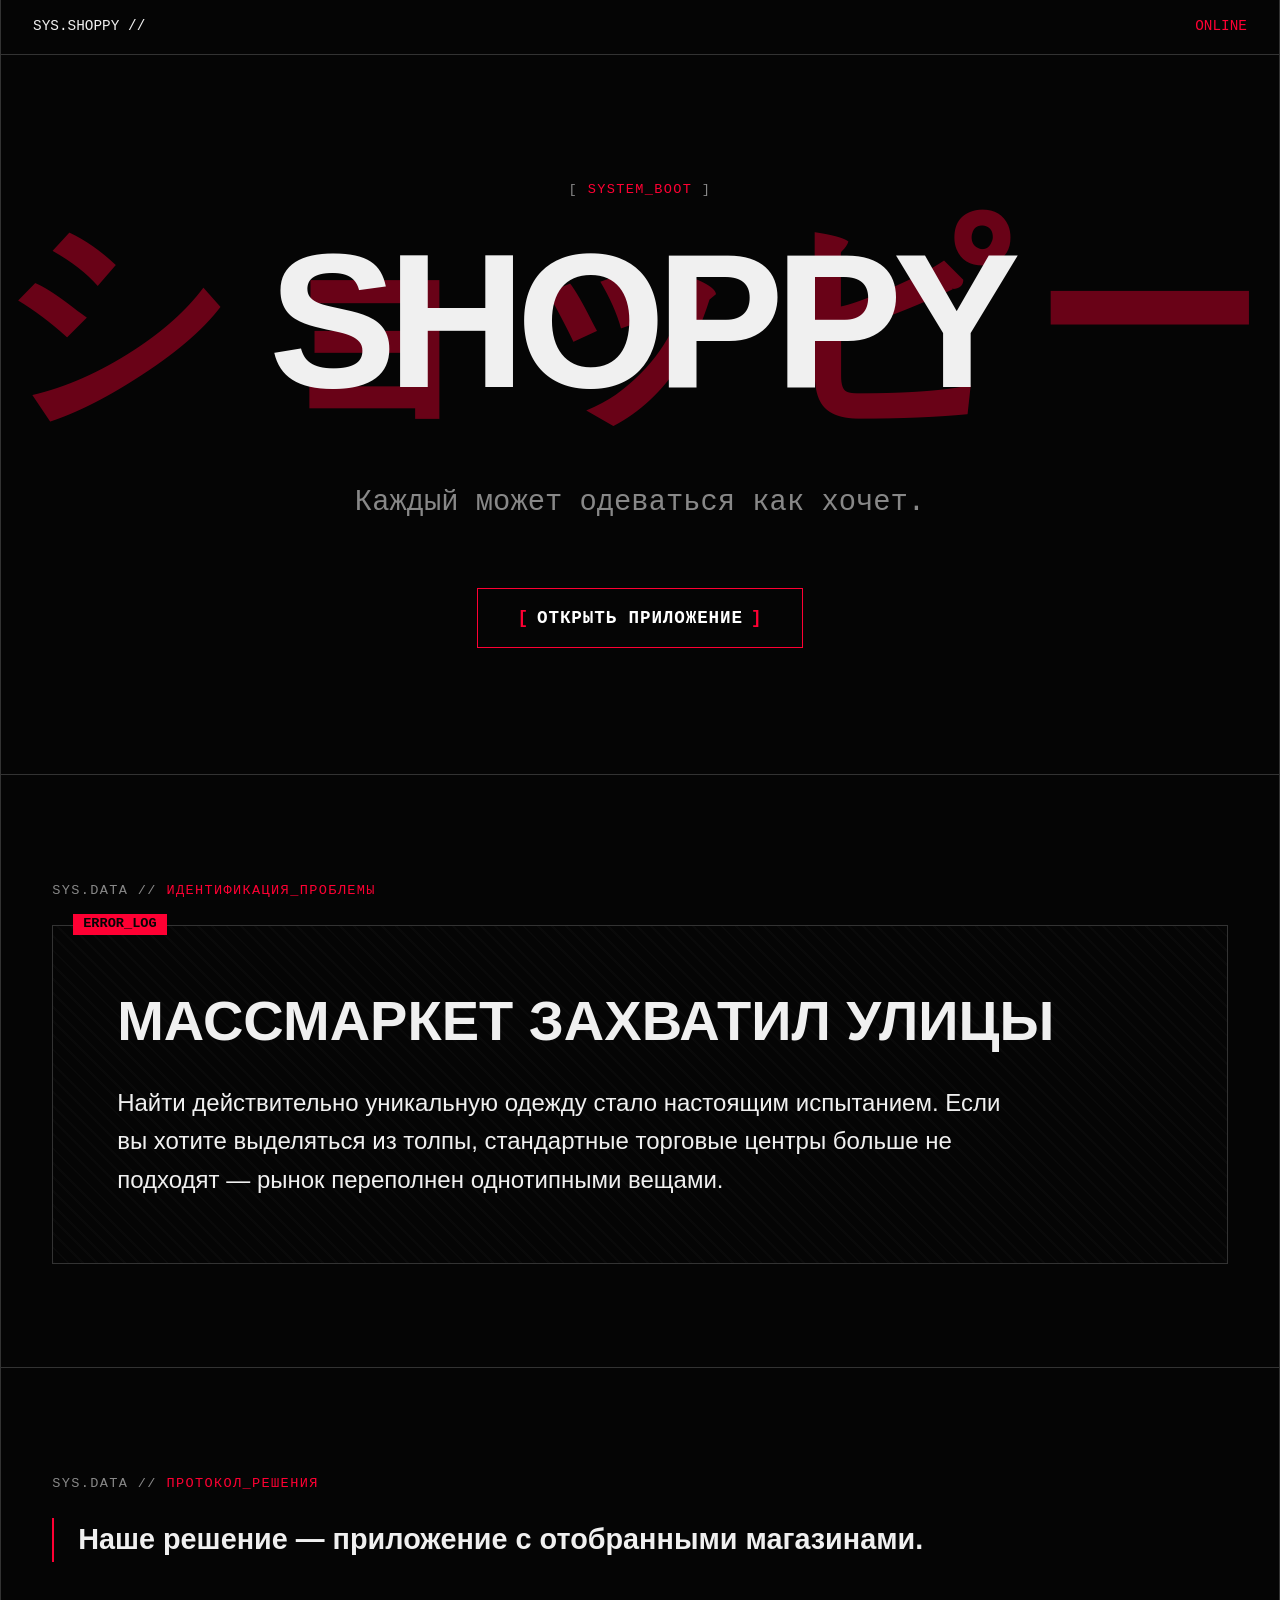
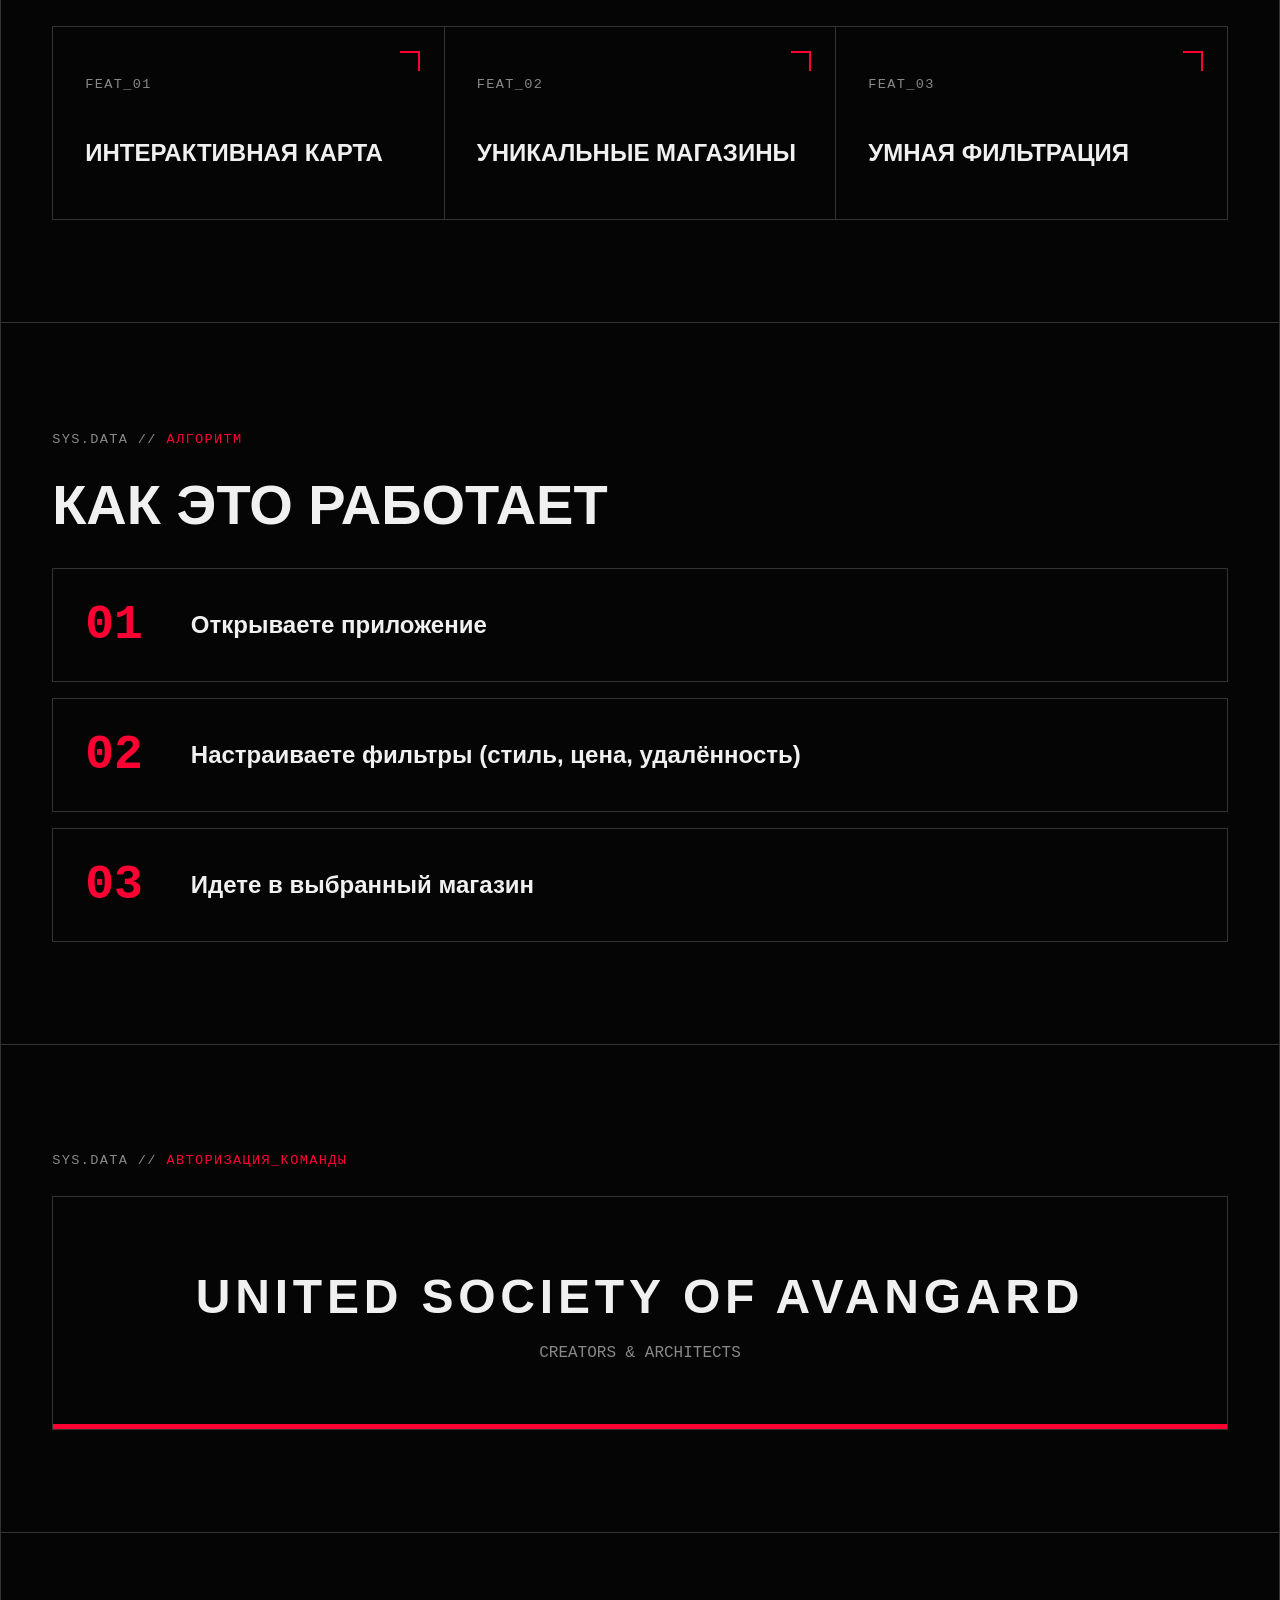
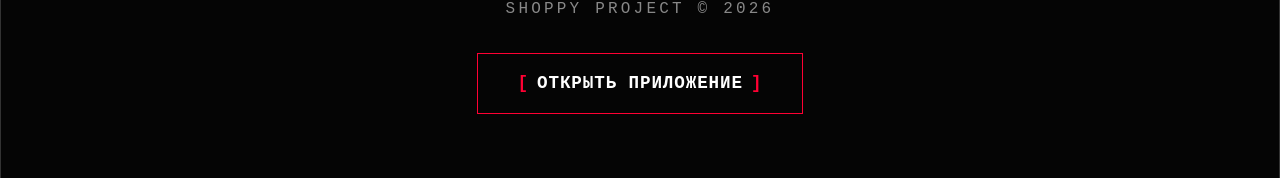
==== commit 1c395444: "Add files via upload" ====
--- a/index.html
+++ b/index.html
@@ -1,565 +1,453 @@
-<!DOCTYPE html>
-<html lang="ru">
-<head>
-    <meta charset="UTF-8">
-    <meta name="viewport" content="width=device-width, initial-scale=1.0">
-    <title>Shoppy // Yandex Map MVP 7.0</title>
-    <!-- Реальный Яндекс Карт API -->
-    <script src="https://api-maps.yandex.ru/2.1/?lang=ru_RU" type="text/javascript"></script>
-    <style>
-        :root {
-            --bg-color: #000000;
-            --panel-bg: rgba(10, 10, 10, 0.95);
-            --text-color: #ffffff;
-            --accent-color: #ff0000;
-            --font-main: 'Courier New', Courier, monospace;
-        }
-
-        body, html {
-            margin: 0;
-            padding: 0;
-            height: 100%;
-            width: 100%;
-            font-family: var(--font-main);
-            background-color: var(--bg-color);
-            overflow: hidden;
-        }
-
-        /* КАРТА */
-        #map {
-            width: 100vw;
-            height: 100vh;
-            position: absolute;
-            top: 0;
-            left: 0;
-            z-index: 1;
-        }
-
-        /* ЛОГОТИП С ЯПОНСКОЙ НАДПИСЬЮ НА ФОНЕ */
-        .header-logo {
-            position: absolute;
-            top: 30px;
-            right: 30px;
-            z-index: 100;
-            width: 250px;
-            height: 60px;
-            pointer-events: none; /* Чтобы не мешал кликать по карте под ним */
-        }
-        
-        .logo-bg {
-            position: absolute;
-            font-size: 55px;
-            color: rgba(255, 0, 0, 0.35); /* Полупрозрачный красный фон */
-            font-weight: bold;
-            z-index: 1;
-            right: -10px;
-            top: -15px;
-            user-select: none;
-            letter-spacing: 2px;
-            font-family: sans-serif;
-        }
-
-        .logo-fg {
-            position: absolute;
-            font-size: 38px;
-            color: var(--text-color);
-            border-bottom: 5px solid var(--accent-color);
-            text-transform: uppercase;
-            font-family: var(--font-main);
-            font-weight: bold;
-            z-index: 2;
-            right: 0;
-            bottom: 0;
-            padding-bottom: 5px;
-            text-shadow: 2px 2px 0px #000; /* Контраст поверх иероглифов */
-        }
-
-        /* ГЛАВНОЕ МЕНЮ (СПИСОК И ФИЛЬТРЫ) */
-        .ui-container {
-            position: absolute;
-            top: 20px;
-            left: 20px;
-            z-index: 10;
-            width: 320px;
-            background-color: rgba(0, 0, 0, 0.9);
-            border: 3px solid var(--text-color);
-            box-shadow: 8px 8px 0px var(--accent-color);
-            display: flex;
-            flex-direction: column;
-            max-height: calc(100vh - 40px);
-            transition: opacity 0.3s;
-        }
-
-        .dropdown-toggle {
-            background-color: var(--text-color);
-            color: var(--bg-color);
-            font-family: var(--font-main);
-            font-size: 18px;
-            font-weight: bold;
-            padding: 15px;
-            cursor: pointer;
-            border: none;
-            text-transform: uppercase;
-            display: flex;
-            justify-content: space-between;
-            align-items: center;
-        }
-        
-        .dropdown-toggle:hover {
-            background-color: var(--accent-color);
-            color: var(--text-color);
-        }
-
-        .dropdown-content {
-            display: flex;
-            flex-direction: column;
-            overflow: hidden;
-            transition: max-height 0.3s ease;
-        }
-
-        .dropdown-content.collapsed { display: none; }
-
-        .filters {
-            padding: 15px;
-            border-bottom: 2px dashed var(--accent-color);
-        }
-
-        .filters h3 { margin: 0 0 10px 0; color: var(--accent-color); font-size: 14px; text-transform: uppercase; }
-
-        .filter-btn {
-            background-color: transparent;
-            color: var(--text-color);
-            border: 1px solid var(--text-color);
-            padding: 5px 10px;
-            margin: 0 5px 5px 0;
-            font-family: var(--font-main);
-            font-size: 12px;
-            cursor: pointer;
-            text-transform: uppercase;
-        }
-
-        .filter-btn.active, .filter-btn:hover { background-color: var(--accent-color); border-color: var(--accent-color); color: var(--text-color); }
-
-        .store-list {
-            padding: 15px;
-            overflow-y: auto;
-            max-height: 350px;
-        }
-        
-        .store-list::-webkit-scrollbar { width: 5px; }
-        .store-list::-webkit-scrollbar-track { background: #000; }
-        .store-list::-webkit-scrollbar-thumb { background: #ff0000; }
-
-        .store-item {
-            border: 1px solid #333;
-            padding: 10px;
-            margin-bottom: 10px;
-            cursor: pointer;
-            transition: border-color 0.2s;
-        }
-        .store-item:hover { border-color: var(--text-color); background-color: rgba(255, 255, 255, 0.05); }
-        .store-item.hidden { display: none; }
-        .store-title { color: var(--text-color); font-size: 16px; font-weight: bold; margin: 0 0 5px 0; text-transform: uppercase; }
-        .store-style { color: var(--accent-color); font-size: 12px; margin-bottom: 5px; }
-
-        /* КАРТОЧКА МАГАЗИНА (ВЫЕЗЖАЮЩАЯ) */
-        #store-panel {
-            position: absolute;
-            z-index: 100;
-            background-color: var(--panel-bg);
-            border: 2px solid var(--text-color);
-            box-shadow: 0 0 20px rgba(255, 0, 0, 0.5);
-            display: flex;
-            flex-direction: column;
-            transition: all 0.4s cubic-bezier(0.25, 1, 0.5, 1);
-            overflow-y: auto;
-            backdrop-filter: blur(10px);
-        }
-
-        #store-panel::-webkit-scrollbar { width: 5px; }
-        #store-panel::-webkit-scrollbar-thumb { background: #ff0000; }
-
-        @media (min-width: 769px) {
-            #store-panel {
-                top: 0; left: -450px; width: 400px; height: 100vh;
-                border-left: none; border-top: none; border-bottom: none;
-            }
-            #store-panel.active { left: 0; }
-        }
-
-        @media (max-width: 768px) {
-            .header-logo { top: 10px; right: 10px; width: 180px; height: 40px;}
-            .logo-bg { font-size: 40px; right: -5px; top: -10px;}
-            .logo-fg { font-size: 24px; border-bottom: 3px solid var(--accent-color);}
-            
-            .ui-container { width: 90%; left: 5%; top: 10px; }
-            #store-panel {
-                bottom: -100vh; left: 0; width: 100%; height: 85vh;
-                border-radius: 25px 25px 0 0;
-                border-bottom: none; border-left: none; border-right: none;
-            }
-            #store-panel.active { bottom: 0; }
-        }
-
-        .panel-header { padding: 20px; display: flex; justify-content: space-between; align-items: flex-start; border-bottom: 1px solid #333; }
-        .panel-header h2 { margin: 0; font-size: 24px; text-transform: uppercase; color: var(--text-color); }
-        .close-btn { background: none; border: none; color: var(--text-color); font-size: 28px; cursor: pointer; line-height: 1; }
-        .close-btn:hover { color: var(--accent-color); }
-        .panel-content { padding: 20px; }
-
-        .tags-container { display: flex; flex-wrap: wrap; gap: 10px; margin-bottom: 20px; }
-        .tag { background: #222; color: #fff; padding: 5px 12px; border-radius: 20px; font-size: 12px; text-transform: uppercase; border: 1px solid #444; }
-        .tag.accent { border-color: var(--accent-color); color: var(--accent-color); }
-
-        /* ГАЛЕРЕЯ */
-        .gallery {
-            display: flex;
-            overflow-x: auto;
-            gap: 15px;
-            padding-bottom: 15px;
-            scroll-snap-type: x mandatory;
-            margin-bottom: 20px;
-        }
-        .gallery::-webkit-scrollbar { height: 6px; }
-        .gallery::-webkit-scrollbar-track { background: #111; border-radius: 3px; }
-        .gallery::-webkit-scrollbar-thumb { background: var(--text-color); border-radius: 3px; }
-
-        .gallery img {
-            height: 200px; width: 150px; object-fit: cover;
-            border-radius: 10px; scroll-snap-align: start; flex-shrink: 0;
-            cursor: zoom-in; border: 1px solid #333; transition: border-color 0.2s;
-        }
-        .gallery img:hover { border-color: var(--accent-color); }
-
-        .panel-desc { font-size: 14px; line-height: 1.6; color: #ccc; margin-bottom: 30px; }
-
-        /* КНОПКА МАРШРУТА */
-        .route-btn {
-            width: 100%;
-            background-color: var(--accent-color);
-            color: var(--text-color);
-            border: none;
-            padding: 15px;
-            font-family: var(--font-main);
-            font-size: 16px;
-            font-weight: bold;
-            border-radius: 50px; 
-            cursor: pointer;
-            text-transform: uppercase;
-            transition: background 0.2s;
-            box-shadow: 0 4px 15px rgba(255,0,0,0.3);
-        }
-        .route-btn:hover { background-color: #cc0000; box-shadow: 0 6px 20px rgba(255,0,0,0.5); }
-
-        /* LIGHTBOX */
-        #lightbox {
-            display: none; position: fixed; top: 0; left: 0; width: 100vw; height: 100vh;
-            background: rgba(0,0,0,0.95); z-index: 1000; justify-content: center; align-items: center; cursor: zoom-out;
-        }
-        #lightbox img { max-width: 90%; max-height: 90%; border: 2px solid var(--accent-color); border-radius: 10px; }
-
-        /* --- ПОЛНОСТЬЮ ПЕРЕОПРЕДЕЛЯЕМ СТИЛИ БАЛУНА ЯНДЕКС КАРТ --- */
-        .ymaps-2-1-79-balloon {
-            background-color: transparent !important;
-            box-shadow: none !important;
-        }
-        .ymaps-2-1-79-balloon__layout {
-            background-color: rgba(10, 10, 10, 0.95) !important;
-            border: 2px solid var(--accent-color) !important;
-            border-radius: 15px !important;
-            box-shadow: 0 10px 25px rgba(255,0,0,0.4) !important;
-            backdrop-filter: blur(5px);
-        }
-        .ymaps-2-1-79-balloon__content {
-            padding: 0 !important;
-            background: transparent !important;
-        }
-        .ymaps-2-1-79-balloon__tail { display: none !important; }
-        .ymaps-2-1-79-balloon__close-button {
-            filter: invert(1);
-            opacity: 0.7;
-        }
-        .ymaps-2-1-79-balloon__close-button:hover { opacity: 1; }
-
-    </style>
-</head>
-<body>
-
-    <!-- 1. КАРТА -->
-    <div id="map"></div>
-
-    <!-- 2. ЛОГОТИП С ИЕРОГЛИФАМИ НА ФОНЕ -->
-    <div class="header-logo">
-        <span class="logo-bg">ショッピー</span>
-        <span class="logo-fg">Shoppy</span>
-    </div>
-
-    <!-- 3. ГЛАВНОЕ МЕНЮ -->
-    <div class="ui-container" id="main-ui">
-        <button class="dropdown-toggle" id="dropdownBtn">
-            <span>МАГАЗИНЫ</span>
-            <span id="dropdownIcon">▲</span>
-        </button>
-
-        <div class="dropdown-content" id="dropdownContent">
-            <div class="filters">
-                <h3>СТИЛЬ:</h3>
-                <button class="filter-btn active" data-filter="all">ВСЕ</button>
-                <button class="filter-btn" data-filter="avangard">Авангард</button>
-                <button class="filter-btn" data-filter="techwear">Теквир</button>
-                <button class="filter-btn" data-filter="vintage">Винтаж</button>
-            </div>
-            <div class="store-list" id="storeList"></div>
-        </div>
-    </div>
-
-    <!-- 4. КАРТОЧКА МАГАЗИНА -->
-    <div id="store-panel">
-        <div class="panel-header">
-            <h2 id="sp-name">Название</h2>
-            <button class="close-btn" onclick="closeStorePanel()">×</button>
-        </div>
-        <div class="panel-content">
-            <div class="tags-container">
-                <span class="tag accent" id="sp-style">Стиль</span>
-                <span class="tag" id="sp-price">$$$</span>
-                <span class="tag" id="sp-dist" id="distance-tag">Дистанция</span>
-            </div>
-            
-            <div class="gallery" id="sp-gallery"></div>
-            <p class="panel-desc" id="sp-desc">Описание</p>
-            <button class="route-btn" id="sp-route-btn">ПРОЛОЖИТЬ МАРШРУТ</button>
-        </div>
-    </div>
-
-    <!-- 5. LIGHTBOX -->
-    <div id="lightbox" onclick="this.style.display='none'">
-        <img id="lightbox-img" src="" alt="Zoomed image">
-    </div>
-
-    <!-- ЛОГИКА -->
-    <script>
-        const stores = [
-            {
-                id: 1,
-                name: "VOID STORE",
-                style: "avangard", styleName: "АВАНГАРД",
-                price: "Высокая цена", distance: "Центр",
-                desc: "Темный концепт-стор с асимметричным кроем. Эксклюзивные дропы от локальных дизайнеров, работающих с деконструкцией. Вход через арку, дверь без вывески.",
-                coords: [55.761244, 37.618423],
-                photos: [
-                    "https://picsum.photos/seed/void1/400/600",
-                    "https://picsum.photos/seed/void2/400/600",
-                    "https://picsum.photos/seed/void3/400/600"
-                ]
-            },
-            {
-                id: 2,
-                name: "CYBER CITY",
-                style: "techwear", styleName: "ТЕКВИР",
-                price: "Средняя цена", distance: "Арбат",
-                desc: "Технологичная одежда, много карманов, Gore-Tex мембраны и стропы. Идеально для городских ниндзя. Только по предварительной записи.",
-                coords: [55.742023, 37.598711],
-                photos: [
-                    "https://picsum.photos/seed/cyber1/400/600",
-                    "https://picsum.photos/seed/cyber2/400/600",
-                    "https://picsum.photos/seed/cyber3/400/600"
-                ]
-            },
-            {
-                id: 3,
-                name: "ARCHIVE 99",
-                style: "vintage", styleName: "ВИНТАЖ",
-                price: "Очень дорого", distance: "Китай-Город",
-                desc: "Редкий японский архив, вещи с показов 90-х и нулевых. Коллекционные айтемы, которые нельзя найти в обычных секондах.",
-                coords: [55.757131, 37.631698],
-                photos: [
-                    "https://picsum.photos/seed/arch1/400/600",
-                    "https://picsum.photos/seed/arch2/400/600",
-                    "https://picsum.photos/seed/arch3/400/600"
-                ]
-            }
-        ];
-
-        let map;
-        let placemarks = [];
-
-        const storePanel = document.getElementById('store-panel');
-        const mainUI = document.getElementById('main-ui');
-        
-        const dropdownBtn = document.getElementById('dropdownBtn');
-        const dropdownContent = document.getElementById('dropdownContent');
-        const dropdownIcon = document.getElementById('dropdownIcon');
-
-        dropdownBtn.addEventListener('click', () => {
-            dropdownContent.classList.toggle('collapsed');
-            dropdownIcon.textContent = dropdownContent.classList.contains('collapsed') ? '▼' : '▲';
-        });
-
-        const storeList = document.getElementById('storeList');
-        function renderList() {
-            storeList.innerHTML = '';
-            stores.forEach(store => {
-                const item = document.createElement('div');
-                item.className = 'store-item';
-                item.dataset.style = store.style;
-                item.innerHTML = `
-                    <h4 class="store-title">${store.name}</h4>
-                    <div class="store-style">[ ${store.styleName} ]</div>
-                `;
-                item.addEventListener('click', () => {
-                    if (map) map.setCenter(store.coords, 15, { duration: 400 });
-                    openStorePanel(store.id); 
-                });
-                storeList.appendChild(item);
-            });
-        }
-
-        ymaps.ready(initMap);
-
-        function initMap() {
-            map = new ymaps.Map("map", {
-                center: [55.753215, 37.622504],
-                zoom: 13,
-                controls: [] 
-            });
-
-            document.querySelector('.ymaps-2-1-79-map').style.filter = 'grayscale(1) invert(1) contrast(1.1)';
-
-            const circleLayout = ymaps.templateLayoutFactory.createClass(
-                '<div style="width:20px; height:20px; background-color:#ffffff; border:3px solid #ff0000; border-radius:50%; box-sizing:border-box; box-shadow: 0 0 10px rgba(0,0,0,0.8); transform: translate(-10px, -10px);"></div>'
-            );
-
-            stores.forEach(store => {
-                const balloonHTML = `
-                    <div style="padding: 20px 15px 15px; text-align: center; min-width: 180px;">
-                        <h3 style="margin: 0 0 5px 0; color: #fff; font-family: 'Courier New', monospace; font-size: 20px; text-transform: uppercase; letter-spacing: 1px;">${store.name}</h3>
-                        <div style="color: #ff0000; font-size: 12px; margin-bottom: 15px; font-family: 'Courier New', monospace; font-weight: bold;">[ ${store.styleName} ]</div>
-                        <button style="background: #fff; color: #000; border: none; padding: 10px 20px; border-radius: 50px; font-weight: bold; cursor: pointer; width: 100%; font-family: 'Courier New', monospace; font-size: 14px; transition: 0.2s;" 
-                        onmouseover="this.style.background='#ff0000'; this.style.color='#fff';" 
-                        onmouseout="this.style.background='#fff'; this.style.color='#000';"
-                        onclick="window.openStorePanel(${store.id})">ОТКРЫТЬ КАРТОЧКУ</button>
-                    </div>
-                `;
-
-                const placemark = new ymaps.Placemark(store.coords, {
-                    balloonContent: balloonHTML,
-                    hintContent: store.name
-                }, {
-                    iconLayout: circleLayout,
-                    iconShape: { type: 'Circle', coordinates: [0, 0], radius: 10 }
-                });
-                
-                placemark.storeId = store.id;
-                placemark.storeStyle = store.style;
-                
-                placemarks.push(placemark);
-                map.geoObjects.add(placemark);
-            });
-        }
-
-        window.openStorePanel = function(id) {
-            const store = stores.find(s => s.id === id);
-            if(!store) return;
-
-            document.getElementById('sp-name').textContent = store.name;
-            document.getElementById('sp-style').textContent = store.styleName;
-            document.getElementById('sp-price').textContent = store.price;
-            document.getElementById('sp-dist').textContent = store.distance;
-            document.getElementById('sp-desc').textContent = store.desc;
-
-            const gallery = document.getElementById('sp-gallery');
-            gallery.innerHTML = '';
-            store.photos.forEach(photoUrl => {
-                const img = document.createElement('img');
-                img.src = photoUrl;
-                img.onclick = () => openLightbox(photoUrl);
-                gallery.appendChild(img);
-            });
-
-            // Настройка кнопки маршрута - СНАЧАЛА ИЩЕМ ГЕОПОЗИЦИЮ, ПОТОМ ПЕРЕКИДЫВАЕМ
-            const routeBtn = document.getElementById('sp-route-btn');
-            routeBtn.onclick = () => openYandexMapsWithRealGeo(store.coords);
-
-            map.balloon.close();
-            storePanel.classList.add('active');
-            
-            if(window.innerWidth <= 768) {
-                mainUI.style.opacity = '0';
-                mainUI.style.pointerEvents = 'none';
-            }
-        };
-
-        window.closeStorePanel = function() {
-            storePanel.classList.remove('active');
-            if(window.innerWidth <= 768) {
-                mainUI.style.opacity = '1';
-                mainUI.style.pointerEvents = 'auto';
-            }
-        };
-
-        function openLightbox(url) {
-            document.getElementById('lightbox-img').src = url;
-            document.getElementById('lightbox').style.display = 'flex';
-        }
-
-        // --- УМНЫЙ ПЕРЕХОД В ЯНДЕКС КАРТЫ С КООРДИНАТАМИ ---
-        function openYandexMapsWithRealGeo(storeCoords) {
-            const routeBtn = document.getElementById('sp-route-btn');
-            routeBtn.innerHTML = 'ИЩЕМ ГЕОПОЗИЦИЮ...';
-            
-            // Если браузер поддерживает геолокацию
-            if ("geolocation" in navigator) {
-                navigator.geolocation.getCurrentPosition(
-                    // УСПЕХ: Пользователь разрешил, координаты получены
-                    function(position) {
-                        routeBtn.innerHTML = 'ПРОЛОЖИТЬ МАРШРУТ'; // возвращаем текст
-                        const userLat = position.coords.latitude;
-                        const userLon = position.coords.longitude;
-                        
-                        // Строим ссылку, жестко прописывая координаты ОТ (user) ДО (store)
-                        const yandexUrl = `https://yandex.ru/maps/?rtext=${userLat},${userLon}~${storeCoords[0]},${storeCoords[1]}&rtt=pd`;
-                        window.open(yandexUrl, '_blank');
-                    },
-                    // ОШИБКА: Пользователь запретил или нет датчика
-                    function(error) {
-                        routeBtn.innerHTML = 'ПРОЛОЖИТЬ МАРШРУТ';
-                        console.warn("Ошибка гео:", error.message);
-                        
-                        // Если ошибка, используем параметр ~, который заставит сам Яндекс запросить геопозицию
-                        const fallbackUrl = `https://yandex.ru/maps/?rtext=~${storeCoords[0]},${storeCoords[1]}&rtt=pd`;
-                        window.open(fallbackUrl, '_blank');
-                    },
-                    { enableHighAccuracy: true, timeout: 10000, maximumAge: 0 }
-                );
-            } else {
-                // Если браузер совсем древний
-                routeBtn.innerHTML = 'ПРОЛОЖИТЬ МАРШРУТ';
-                const fallbackUrl = `https://yandex.ru/maps/?rtext=~${storeCoords[0]},${storeCoords[1]}&rtt=pd`;
-                window.open(fallbackUrl, '_blank');
-            }
-        }
-
-        const filterBtns = document.querySelectorAll('.filter-btn');
-        filterBtns.forEach(btn => {
-            btn.addEventListener('click', (e) => {
-                filterBtns.forEach(b => b.classList.remove('active'));
-                e.target.classList.add('active');
-                const selectedStyle = e.target.dataset.filter;
-
-                document.querySelectorAll('.store-item').forEach(item => {
-                    item.classList.toggle('hidden', selectedStyle !== 'all' && item.dataset.style !== selectedStyle);
-                });
-
-                placemarks.forEach(pm => {
-                    const isVisible = selectedStyle === 'all' || pm.storeStyle === selectedStyle;
-                    pm.options.set('visible', isVisible);
-                    if(!isVisible) pm.balloon.close();
-                });
-            });
-        });
-
-        renderList();
-    </script>
-</body>
-</html>
+<!DOCTYPE html>
+<html lang="ru">
+<head>
+    <meta charset="UTF-8">
+    <meta name="viewport" content="width=device-width, initial-scale=1.0">
+    <title>Shoppy landing</title>
+    <style>
+        :root {
+            --bg-color: #050505;
+            --text-main: #f0f0f0;
+            --text-dim: #888888;
+            --accent: #ff0033;
+            --border-stark: #333333;
+            
+            --font-sans: 'Helvetica Neue', Arial, sans-serif;
+            --font-mono: 'Courier New', Courier, monospace;
+        }
+
+        * {
+            margin: 0;
+            padding: 0;
+            box-sizing: border-box;
+            border-radius: 0 !important; /* Strict brutalism: absolutely no curves */
+        }
+
+        html {
+            scroll-behavior: auto; /* Instant jump */
+        }
+
+        ::selection {
+            background-color: var(--accent);
+            color: var(--bg-color);
+        }
+
+        body {
+            background-color: var(--bg-color);
+            color: var(--text-main);
+            font-family: var(--font-sans);
+            line-height: 1.5;
+            overflow-x: hidden;
+            border-left: 1px solid var(--border-stark);
+            border-right: 1px solid var(--border-stark);
+            max-width: 1400px;
+            margin: 0 auto;
+            position: relative;
+        }
+
+        h1, h2, h3 {
+            text-transform: uppercase;
+            font-weight: 900;
+        }
+
+        .tech-label {
+            font-family: var(--font-mono);
+            font-size: 0.85rem;
+            color: var(--text-dim);
+            letter-spacing: 0.1em;
+            margin-bottom: 1.5rem;
+            display: inline-block;
+            text-transform: uppercase;
+        }
+
+        .tech-label .highlight {
+            color: var(--accent);
+        }
+
+        .link_to_map,
+        .link_to_map:link,
+        .link_to_map:visited,
+        .link_to_map:hover,
+        .link_to_map:active,
+        .link_to_map:focus{
+            text-decoration: none;
+            color: white;
+        }
+
+        .btn {
+            display: inline-flex;
+            align-items: center;
+            background-color: transparent;
+            color: var(--accent);
+            font-family: var(--font-mono);
+            font-size: 1.1rem;
+            font-weight: bold;
+            text-decoration: none;
+            padding: 1.2rem 2.5rem;
+            border: 1px solid var(--accent);
+            cursor: pointer;
+            transition: all 0s; /* Brutalist instant transition */
+            text-transform: uppercase;
+            letter-spacing: 0.05em;
+        }
+
+        .btn::before {
+            content: "[ ";
+            margin-right: 0.5rem;
+        }
+
+        .btn::after {
+            content: " ]";
+            margin-left: 0.5rem;
+        }
+
+        .btn:hover {
+            background-color: var(--accent);
+            color: var(--bg-color);
+        }
+
+        .header {
+            display: flex;
+            justify-content: space-between;
+            padding: 1rem 2rem;
+            border-bottom: 1px solid var(--border-stark);
+            font-family: var(--font-mono);
+            font-size: 0.9rem;
+            position: sticky;
+            top: 0;
+            background-color: var(--bg-color);
+            z-index: 100;
+        }
+
+        .header .version {
+            color: var(--accent);
+        }
+
+        section {
+            padding: clamp(4rem, 8vw, 8rem) clamp(1rem, 4vw, 4rem);
+            border-bottom: 1px solid var(--border-stark);
+            position: relative;
+        }
+
+        .hero {
+            min-height: 80vh;
+            display: flex;
+            flex-direction: column;
+            justify-content: center;
+            align-items: center;
+            text-align: center;
+            position: relative;
+            overflow: hidden;
+        }
+
+        .hero-title-container {
+            position: relative;
+            display: inline-flex;
+            justify-content: center;
+            align-items: center;
+            margin-bottom: 2rem;
+            width: 100%;
+        }
+
+        /* Background Japanese Text */
+        .hero-bg-text {
+            position: absolute;
+            top: 50%;
+            left: 50%;
+            transform: translate(-50%, -50%);
+            font-size: clamp(4rem, 18vw, 15rem);
+            color: var(--accent);
+            z-index: 0;
+            pointer-events: none;
+            white-space: nowrap;
+            font-weight: 900;
+            letter-spacing: 0.1em;
+            opacity: 0.4;
+        }
+
+        /* Main English Title */
+        .hero h1 {
+            font-size: clamp(4rem, 15vw, 12rem);
+            line-height: 1;
+            letter-spacing: -0.05em;
+            color: var(--text-main);
+            position: relative;
+            z-index: 1;
+        }
+
+        .hero-slogan {
+            font-size: clamp(1.2rem, 2.5vw, 1.8rem);
+            max-width: 700px;
+            margin: 2rem auto 4rem;
+            font-family: var(--font-mono);
+            color: var(--text-dim);
+            position: relative;
+            z-index: 1;
+        }
+
+        .problem-box {
+            border: 1px solid var(--border-stark);
+            padding: clamp(2rem, 5vw, 4rem);
+            position: relative;
+            background: repeating-linear-gradient(
+                45deg,
+                rgba(51, 51, 51, 0.1),
+                rgba(51, 51, 51, 0.1) 2px,
+                transparent 2px,
+                transparent 10px
+            );
+        }
+
+        .problem-box::before {
+            content: "ERROR_LOG";
+            position: absolute;
+            top: -12px;
+            left: 20px;
+            background-color: var(--accent);
+            color: var(--bg-color);
+            padding: 0 10px;
+            font-family: var(--font-mono);
+            font-weight: bold;
+            font-size: 0.85rem;
+        }
+
+        .section-title {
+            font-size: clamp(2rem, 5vw, 3.5rem);
+            margin-bottom: 2rem;
+            line-height: 1.1;
+        }
+
+        .problem-text {
+            font-size: clamp(1.1rem, 2vw, 1.5rem);
+            color: var(--text-main);
+            max-width: 900px;
+            line-height: 1.6;
+        }
+
+        .solution-desc {
+            font-size: clamp(1.2rem, 2.5vw, 1.8rem);
+            margin-bottom: 4rem;
+            font-weight: bold;
+            border-left: 2px solid var(--accent);
+            padding-left: 1.5rem;
+        }
+
+        .grid-1px {
+            display: grid;
+            grid-template-columns: repeat(auto-fit, minmax(300px, 1fr));
+            gap: 1px;
+            background-color: var(--border-stark);
+            border: 1px solid var(--border-stark);
+        }
+
+        .card {
+            background-color: var(--bg-color);
+            padding: 3rem 2rem;
+            position: relative;
+            transition: 0s;
+            display: flex;
+            flex-direction: column;
+        }
+
+        .card:hover {
+            background-color: var(--text-main);
+            color: var(--bg-color);
+        }
+
+        .card:hover .crosshair {
+            border-color: var(--bg-color);
+        }
+
+        .card h3 {
+            font-size: 1.5rem;
+            margin-top: 1rem;
+        }
+
+        .crosshair {
+            position: absolute;
+            top: 1.5rem;
+            right: 1.5rem;
+            width: 20px;
+            height: 20px;
+            border-top: 2px solid var(--accent);
+            border-right: 2px solid var(--accent);
+        }
+
+        .steps-container {
+            display: flex;
+            flex-direction: column;
+            gap: 1rem;
+        }
+
+        .step-row {
+            display: grid;
+            grid-template-columns: auto 1fr;
+            align-items: center;
+            gap: clamp(1.5rem, 4vw, 3rem);
+            border: 1px solid var(--border-stark);
+            padding: 2rem;
+            transition: 0s;
+        }
+
+        .step-row:hover {
+            border-color: var(--accent);
+            background-color: rgba(255, 0, 51, 0.05);
+        }
+
+        .step-num {
+            font-family: var(--font-mono);
+            font-size: clamp(2rem, 4vw, 3rem);
+            font-weight: bold;
+            color: var(--accent);
+            line-height: 1;
+        }
+
+        .step-content {
+            font-size: clamp(1.1rem, 2vw, 1.5rem);
+            font-weight: bold;
+        }
+
+        .team-box {
+            border: 1px solid var(--border-stark);
+            padding: 4rem 2rem;
+            text-align: center;
+            background-color: var(--bg-color);
+            position: relative;
+        }
+
+        .team-box::after {
+            content: '';
+            position: absolute;
+            bottom: 0;
+            left: 0;
+            width: 100%;
+            height: 5px;
+            background-color: var(--accent);
+        }
+
+        .team-box h3 {
+            font-size: clamp(1.5rem, 4vw, 3rem);
+            color: var(--text-main);
+            letter-spacing: 0.1em;
+            margin-bottom: 0.5rem;
+        }
+
+        .team-box p {
+            font-family: var(--font-mono);
+            color: var(--text-dim);
+            text-transform: uppercase;
+        }
+
+        .footer {
+            padding: 4rem 2rem;
+            display: flex;
+            flex-direction: column;
+            justify-content: center;
+            align-items: center;
+            gap: 2rem;
+            text-align: center;
+        }
+
+        .footer-brand {
+            font-family: var(--font-mono);
+            font-size: 1rem;
+            color: var(--text-dim);
+            letter-spacing: 0.2em;
+        }
+
+        @media (max-width: 768px) {
+            .header {
+                align-items: center;
+            }
+            .step-row {
+                grid-template-columns: 1fr;
+                gap: 1rem;
+                text-align: center;
+            }
+        }
+    </style>
+</head>
+<body>
+
+    <header class="header">
+        <div class="brand">SYS.SHOPPY //</div>
+        <div class="version">ONLINE</div>
+    </header>
+
+    <section class="hero">
+        <span class="tech-label">[ <span class="highlight">SYSTEM_BOOT</span> ]</span>
+        <div class="hero-title-container">
+            <div class="hero-bg-text">ショッピー</div>
+            <h1>SHOPPY</h1>
+        </div>
+        <p class="hero-slogan">Каждый может одеваться как хочет.</p>
+        <button class="btn"><a class="link_to_map" href="./map.html">Открыть приложение</a></button>
+    </section>
+
+    <section class="problem">
+        <span class="tech-label">SYS.DATA // <span class="highlight">ИДЕНТИФИКАЦИЯ_ПРОБЛЕМЫ</span></span>
+        <div class="problem-box">
+            <h2 class="section-title">Массмаркет захватил улицы</h2>
+            <p class="problem-text">Найти действительно уникальную одежду стало настоящим испытанием. Если вы хотите выделяться из толпы, стандартные торговые центры больше не подходят — рынок переполнен однотипными вещами.</p>
+        </div>
+    </section>
+
+    <section class="solution">
+        <span class="tech-label">SYS.DATA // <span class="highlight">ПРОТОКОЛ_РЕШЕНИЯ</span></span>
+        <p class="solution-desc">Наше решение — приложение с отобранными магазинами.</p>
+
+        <div class="grid-1px">
+            <div class="card">
+                <div class="crosshair"></div>
+                <span class="tech-label">FEAT_01</span>
+                <h3>Интерактивная карта</h3>
+            </div>
+            <div class="card">
+                <div class="crosshair"></div>
+                <span class="tech-label">FEAT_02</span>
+                <h3>Уникальные магазины</h3>
+            </div>
+            <div class="card">
+                <div class="crosshair"></div>
+                <span class="tech-label">FEAT_03</span>
+                <h3>Умная фильтрация</h3>
+            </div>
+        </div>
+    </section>
+
+    <section class="how-it-works">
+        <span class="tech-label">SYS.DATA // <span class="highlight">АЛГОРИТМ</span></span>
+        <h2 class="section-title">Как это работает</h2>
+
+        <div class="steps-container">
+            <div class="step-row">
+                <div class="step-num">01</div>
+                <div class="step-content">Открываете приложение</div>
+            </div>
+            <div class="step-row">
+                <div class="step-num">02</div>
+                <div class="step-content">Настраиваете фильтры (стиль, цена, удалённость)</div>
+            </div>
+            <div class="step-row">
+                <div class="step-num">03</div>
+                <div class="step-content">Идете в выбранный магазин</div>
+            </div>
+        </div>
+    </section>
+
+    <section class="team">
+        <span class="tech-label">SYS.DATA // <span class="highlight">АВТОРИЗАЦИЯ_КОМАНДЫ</span></span>
+        
+        <div class="team-box">
+            <h3>UNITED SOCIETY OF AVANGARD</h3>
+            <p>Creators & Architects</p>
+        </div>
+    </section>
+
+    <footer class="footer">
+        <div class="footer-brand">SHOPPY PROJECT &copy; 2026</div>
+        <button class="btn"><a class="link_to_map" href="./map.html">Открыть приложение</a></button>
+    </footer>
+
+</body>
+</html>
